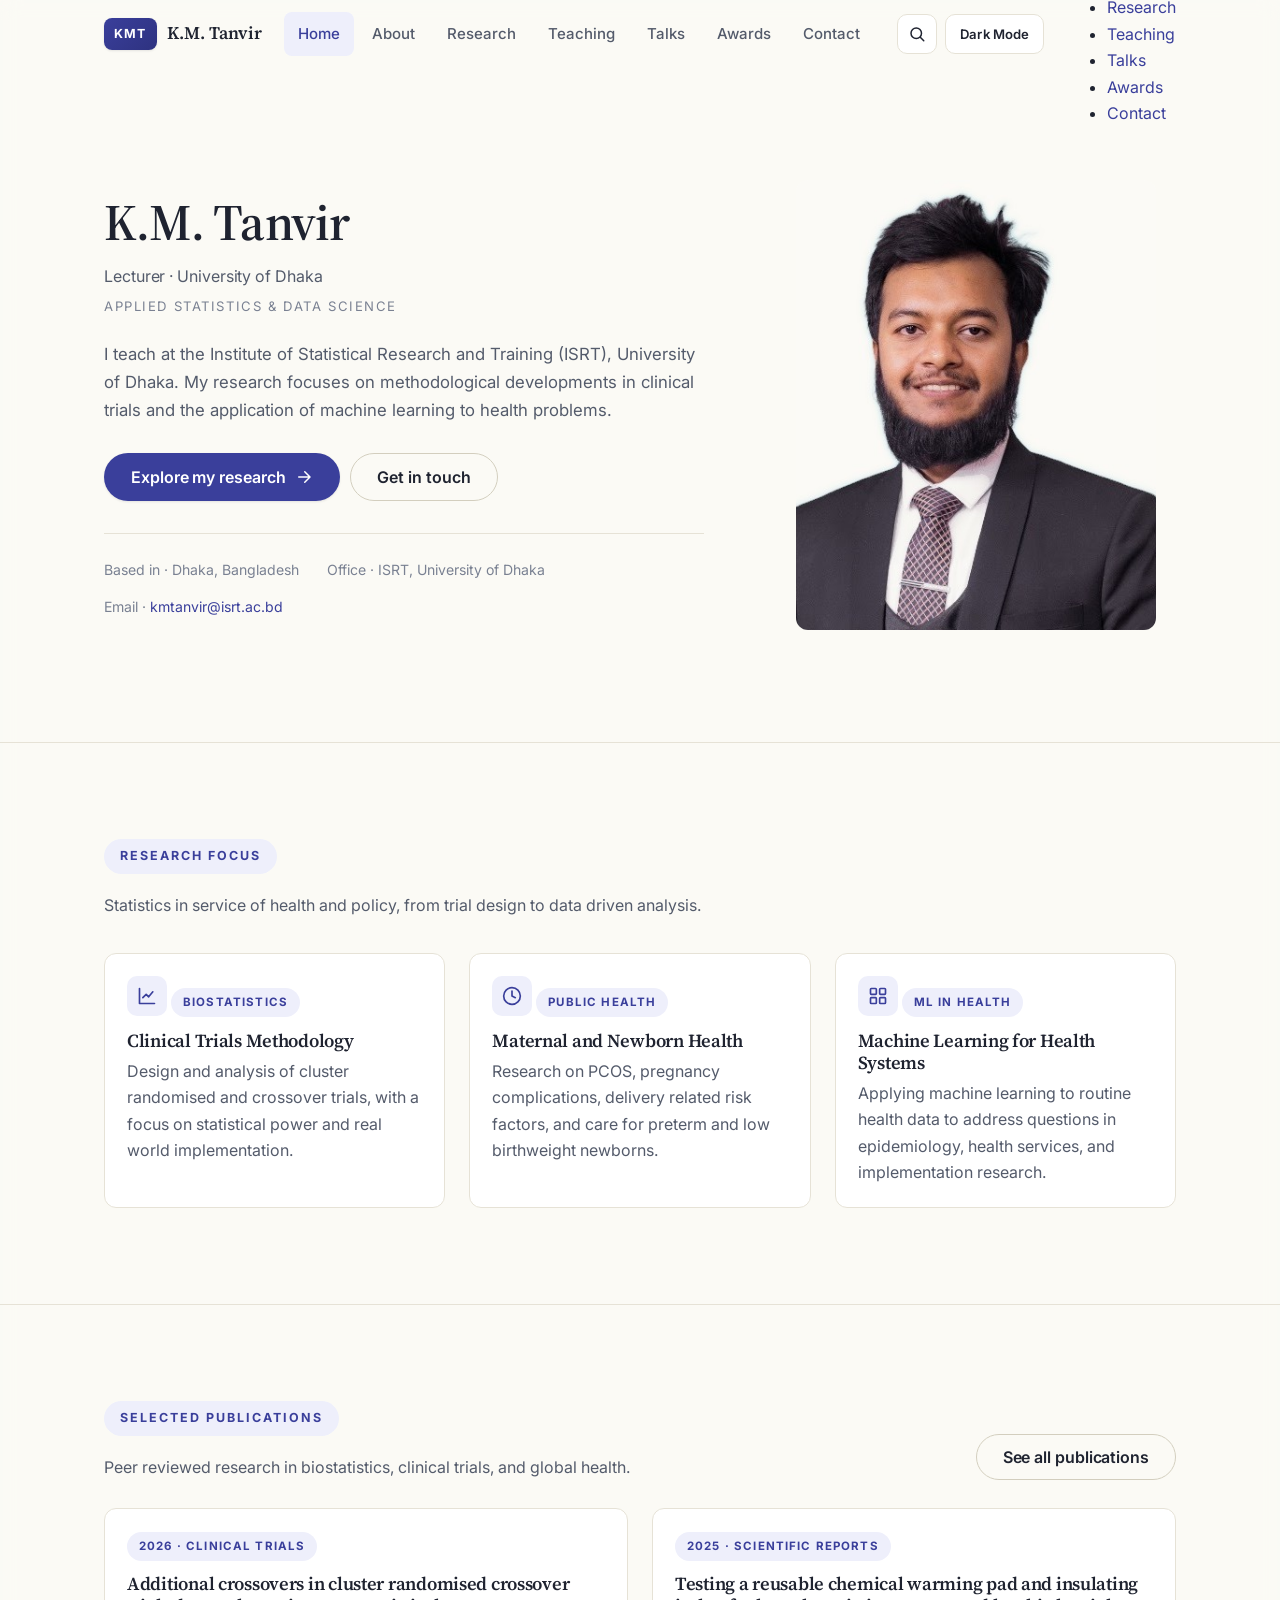
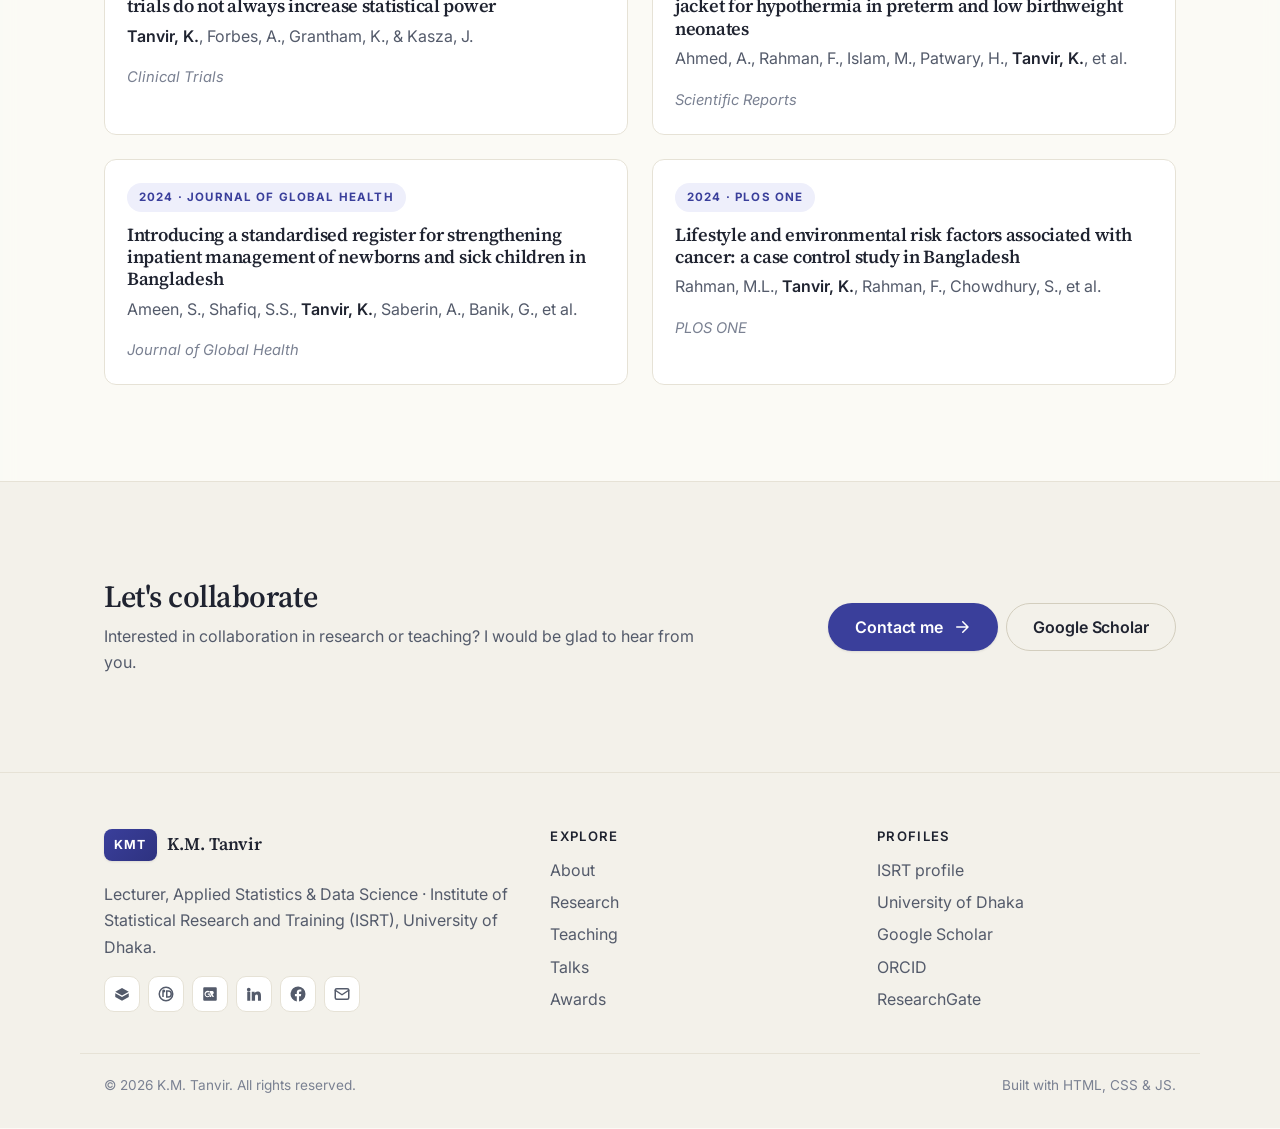
==== index.html @ 2de1d87c "Update 2" ====
<!doctype html>
<html lang="en">
<head>
  <meta charset="utf-8">
  <meta name="viewport" content="width=device-width, initial-scale=1">
  <title>K.M. Tanvir — Lecturer, Applied Statistics & Data Science, University of Dhaka</title>
  <meta name="description" content="K.M. Tanvir is a Lecturer in Applied Statistics and Data Science at the University of Dhaka. Research in biostatistics, clinical trials, machine learning in health, and maternal & newborn health.">
  <link rel="icon" type="image/svg+xml" href="assets/favicon.svg">
  <link rel="preconnect" href="https://fonts.googleapis.com">
  <link rel="preconnect" href="https://fonts.gstatic.com" crossorigin>
  <link href="https://fonts.googleapis.com/css2?family=Inter:wght@400;500;600;700&family=Source+Serif+4:opsz,wght@8..60,400;8..60,500;8..60,600;8..60,700&family=JetBrains+Mono:wght@400;500&display=swap" rel="stylesheet">
  <link rel="stylesheet" href="css/styles.css">
</head>
<body>
  <!-- Navbar -->
  <header class="nav">
    <div class="container nav-inner">
      <a href="index.html" class="brand" aria-label="K.M. Tanvir — Home">
        <span class="brand-mark">KMT</span>
        <span>K.M. Tanvir</span>
      </a>
      <nav aria-label="Primary">
        <ul class="nav-links">
          <li><a href="index.html">Home</a></li>
          <li><a href="about.html">About</a></li>
          <li><a href="research.html">Research</a></li>
          <li><a href="teaching.html">Teaching</a></li>
          <li><a href="talks.html">Talks</a></li>
          <li><a href="awards.html">Awards</a></li>
          <li><a href="contact.html">Contact</a></li>
        </ul>
      </nav>
      <div class="nav-tools">
        <button class="icon-btn" data-search-open aria-label="Search" title="Search (Ctrl/Cmd + K)">
          <svg viewBox="0 0 24 24" fill="none" stroke="currentColor" stroke-width="2" stroke-linecap="round" stroke-linejoin="round"><circle cx="11" cy="11" r="7"/><path d="M21 21l-4.3-4.3"/></svg>
        </button>
        <button class="mode-toggle" data-theme-toggle aria-label="Toggle theme" aria-pressed="false" title="Toggle theme">
          <span class="mode-label-dark">Dark Mode</span>
          <span class="mode-label-light" style="display:none">Light Mode</span>
        </button>
    </div>
    <nav aria-label="Mobile">
      <ul>
        <li><a href="index.html">Home</a></li>
        <li><a href="about.html">About</a></li>
        <li><a href="research.html">Research</a></li>
        <li><a href="teaching.html">Teaching</a></li>
        <li><a href="talks.html">Talks</a></li>
        <li><a href="awards.html">Awards</a></li>
        <li><a href="contact.html">Contact</a></li>
      </ul>
    </nav>
  </div>

  <!-- Hero -->
  <section class="hero">
    <div class="container hero-inner">
      <div class="reveal">
        <h1 class="hero-title">K.M. Tanvir</h1>
        <p class="hero-role">Lecturer · University of Dhaka</p>
        <p class="hero-field">Applied Statistics &amp; Data Science</p>
        <p class="hero-lead">
          I teach at the Institute of Statistical Research and Training (ISRT), University of Dhaka. My research focuses on methodological developments in clinical trials and the application of machine learning to health problems.
        </p>
        <div class="hero-ctas">
          <a class="btn btn-primary" href="research.html">Explore my research
            <svg viewBox="0 0 24 24" fill="none" stroke="currentColor" stroke-width="2" stroke-linecap="round" stroke-linejoin="round"><path d="M5 12h14M13 5l7 7-7 7"/></svg>
          </a>
          <a class="btn btn-outline" href="contact.html">Get in touch</a>
        </div>
        <div class="hero-meta">
          <span>Based in · Dhaka, Bangladesh</span>
          <span>Office · ISRT, University of Dhaka</span>
          <span>Email · <a href="mailto:kmtanvir@isrt.ac.bd">kmtanvir@isrt.ac.bd</a></span>
        </div>
      </div>
      <aside class="reveal" aria-label="Portrait">
        <div class="profile-card">
          <div class="profile-photo">
            <img src="assets/profile.jpg" alt="Portrait of K.M. Tanvir" onerror="this.style.display='none'; this.parentNode.querySelector('.placeholder').style.display='flex';">
            <span class="placeholder" style="display:none">KMT</span>
          </div>
        </div>
      </aside>
    </div>
  </section>

  <!-- Research focus -->
  <section id="focus">
    <div class="container">
      <div class="reveal" style="max-width:64ch">
        <span class="eyebrow">Research Focus</span>
        <p class="section-lead" style="margin-bottom:2.2rem">Statistics in service of health and policy, from trial design to data driven analysis.</p>
      </div>
      <div class="grid cols-3">
        <article class="card reveal">
          <div class="card-icon" aria-hidden="true"><svg viewBox="0 0 24 24" fill="none" stroke="currentColor" stroke-width="2" stroke-linecap="round" stroke-linejoin="round"><path d="M3 3v18h18"/><path d="M7 14l4-4 3 3 5-6"/></svg></div>
          <span class="tag">Biostatistics</span>
          <h3>Clinical Trials Methodology</h3>
          <p>Design and analysis of cluster randomised and crossover trials, with a focus on statistical power and real world implementation.</p>
        </article>
        <article class="card reveal">
          <div class="card-icon" aria-hidden="true"><svg viewBox="0 0 24 24" fill="none" stroke="currentColor" stroke-width="2" stroke-linecap="round" stroke-linejoin="round"><circle cx="12" cy="12" r="10"/><path d="M12 6v6l4 2"/></svg></div>
          <span class="tag">Public Health</span>
          <h3>Maternal and Newborn Health</h3>
          <p>Research on PCOS, pregnancy complications, delivery related risk factors, and care for preterm and low birthweight newborns.</p>
        </article>
        <article class="card reveal">
          <div class="card-icon" aria-hidden="true"><svg viewBox="0 0 24 24" fill="none" stroke="currentColor" stroke-width="2" stroke-linecap="round" stroke-linejoin="round"><rect x="3" y="3" width="7" height="7" rx="1"/><rect x="14" y="3" width="7" height="7" rx="1"/><rect x="3" y="14" width="7" height="7" rx="1"/><rect x="14" y="14" width="7" height="7" rx="1"/></svg></div>
          <span class="tag">ML in Health</span>
          <h3>Machine Learning for Health Systems</h3>
          <p>Applying machine learning to routine health data to address questions in epidemiology, health services, and implementation research.</p>
        </article>
      </div>
    </div>
  </section>

  <!-- Selected publications preview -->
  <section id="pubs-preview">
    <div class="container">
      <div class="reveal" style="display:flex;justify-content:space-between;align-items:flex-end;flex-wrap:wrap;gap:12px;">
        <div style="max-width:58ch">
          <span class="eyebrow">Selected Publications</span>
          <p class="section-lead" style="margin-bottom:0">Peer reviewed research in biostatistics, clinical trials, and global health.</p>
        </div>
        <a class="btn btn-outline" href="publications.html">See all publications</a>
      </div>
      <div class="grid cols-2" style="margin-top:28px">
        <a class="card reveal" href="https://doi.org/10.1177/17407745261431140" target="_blank" rel="noopener">
          <span class="tag">2026 · Clinical Trials</span>
          <h3>Additional crossovers in cluster randomised crossover trials do not always increase statistical power</h3>
          <p><span class="me">Tanvir, K.</span>, Forbes, A., Grantham, K., &amp; Kasza, J.</p>
          <p class="journal">Clinical Trials</p>
        </a>
        <a class="card reveal" href="https://doi.org/10.1038/s41598-025-96275-1" target="_blank" rel="noopener">
          <span class="tag">2025 · Scientific Reports</span>
          <h3>Testing a reusable chemical warming pad and insulating jacket for hypothermia in preterm and low birthweight neonates</h3>
          <p>Ahmed, A., Rahman, F., Islam, M., Patwary, H., <span class="me">Tanvir, K.</span>, et al.</p>
          <p class="journal">Scientific Reports</p>
        </a>
        <a class="card reveal" href="https://doi.org/10.7189/jogh.14.04086" target="_blank" rel="noopener">
          <span class="tag">2024 · Journal of Global Health</span>
          <h3>Introducing a standardised register for strengthening inpatient management of newborns and sick children in Bangladesh</h3>
          <p>Ameen, S., Shafiq, S.S., <span class="me">Tanvir, K.</span>, Saberin, A., Banik, G., et al.</p>
          <p class="journal">Journal of Global Health</p>
        </a>
        <a class="card reveal" href="https://doi.org/10.1371/journal.pone.0328745" target="_blank" rel="noopener">
          <span class="tag">2024 · PLOS ONE</span>
          <h3>Lifestyle and environmental risk factors associated with cancer: a case control study in Bangladesh</h3>
          <p>Rahman, M.L., <span class="me">Tanvir, K.</span>, Rahman, F., Chowdhury, S., et al.</p>
          <p class="journal">PLOS ONE</p>
        </a>
      </div>
    </div>
  </section>

  <!-- CTA footer band -->
  <section id="cta" style="background:var(--bg-muted);border-top:1px solid var(--border)">
    <div class="container reveal" style="display:flex;justify-content:space-between;gap:24px;align-items:center;flex-wrap:wrap;">
      <div>
        <h2 style="margin-bottom:8px">Let's collaborate</h2>
        <p style="margin:0;color:var(--text-muted);max-width:60ch">Interested in collaboration in research or teaching? I would be glad to hear from you.</p>
      </div>
      <div class="flex gap-2" style="flex-wrap:wrap">
        <a class="btn btn-primary" href="contact.html">
          Contact me
          <svg viewBox="0 0 24 24" fill="none" stroke="currentColor" stroke-width="2" stroke-linecap="round" stroke-linejoin="round"><path d="M5 12h14M13 5l7 7-7 7"/></svg>
        </a>
        <a class="btn btn-outline" href="https://scholar.google.com/citations?user=BQIZmwIAAAAJ&hl=en" target="_blank" rel="noopener">Google Scholar</a>
      </div>
    </div>
  </section>

  <!-- Footer -->
  <footer class="footer">
    <div class="container footer-inner">
      <div>
        <span class="brand" style="margin-bottom:10px"><span class="brand-mark">KMT</span> K.M. Tanvir</span>
        <p style="max-width:48ch;margin-top:10px">Lecturer, Applied Statistics &amp; Data Science · Institute of Statistical Research and Training (ISRT), University of Dhaka.</p>
        <div class="social-row" aria-label="Social links">
          <a href="https://scholar.google.com/citations?user=BQIZmwIAAAAJ&hl=en" target="_blank" rel="noopener" aria-label="Google Scholar"><svg viewBox="0 0 24 24" fill="currentColor"><path d="M12 14l9-5-9-5-9 5 9 5zm0 2L3 11v5l9 5 9-5v-5l-9 5z"/></svg></a>
          <a href="https://orcid.org/0000-0002-6106-2905" target="_blank" rel="noopener" aria-label="ORCID"><svg viewBox="0 0 24 24" fill="none" stroke="currentColor" stroke-width="2"><circle cx="12" cy="12" r="9"/><path d="M8 8v8M8 8a1 1 0 1 0 0-.001M13 8h2a4 4 0 0 1 0 8h-2V8z"/></svg></a>
          <a href="https://www.researchgate.net/profile/Km-Tanvir" target="_blank" rel="noopener" aria-label="ResearchGate"><svg viewBox="0 0 24 24" fill="currentColor"><path d="M19.6 3H4.4A1.4 1.4 0 0 0 3 4.4v15.2A1.4 1.4 0 0 0 4.4 21h15.2a1.4 1.4 0 0 0 1.4-1.4V4.4A1.4 1.4 0 0 0 19.6 3zM9 16.2c-2.4 0-4.3-1.9-4.3-4.2S6.6 7.8 9 7.8c1.2 0 2.2.4 3 1.1l-1.2 1.2a2.7 2.7 0 0 0-1.8-.6c-1.6 0-2.8 1.2-2.8 2.7s1.2 2.7 2.8 2.7c1.4 0 2.3-.8 2.5-1.9H9v-1.6h4a5 5 0 0 1-4 4.8zM17.3 16h-1.9l-1.5-2.2h-.3V16h-1.7V8.1h2.5c1.7 0 2.6.8 2.6 2.2 0 1-.6 1.8-1.6 2l1.9 3.7z"/></svg></a>
          <a href="https://www.linkedin.com/in/k-m-tanvir-16aa88148/" target="_blank" rel="noopener" aria-label="LinkedIn"><svg viewBox="0 0 24 24" fill="currentColor"><path d="M4.98 3.5a2.5 2.5 0 1 1 0 5 2.5 2.5 0 0 1 0-5zM3 9h4v12H3zM9 9h3.8v1.7h.1c.5-1 1.8-2 3.7-2 4 0 4.7 2.6 4.7 5.9V21h-4v-5.3c0-1.3 0-3-1.8-3s-2.1 1.4-2.1 2.9V21H9z"/></svg></a>
          <a href="https://www.facebook.com/tanvir067" target="_blank" rel="noopener" aria-label="Facebook"><svg viewBox="0 0 24 24" fill="currentColor"><path d="M22 12a10 10 0 1 0-11.6 9.9v-7H7.9V12h2.5V9.8c0-2.5 1.5-3.9 3.8-3.9 1.1 0 2.2.2 2.2.2v2.5h-1.3c-1.3 0-1.7.8-1.7 1.6V12h2.9l-.5 2.9h-2.4v7A10 10 0 0 0 22 12z"/></svg></a>
          <a href="mailto:kmtanvir@isrt.ac.bd" aria-label="Email"><svg viewBox="0 0 24 24" fill="none" stroke="currentColor" stroke-width="2" stroke-linecap="round" stroke-linejoin="round"><rect x="3" y="5" width="18" height="14" rx="2"/><path d="M3 7l9 6 9-6"/></svg></a>
        </div>
      </div>
      <div>
        <h4>Explore</h4>
        <ul>
          <li><a href="about.html">About</a></li>
          <li><a href="research.html">Research</a></li>
          <li><a href="teaching.html">Teaching</a></li>
          <li><a href="talks.html">Talks</a></li>
          <li><a href="awards.html">Awards</a></li>
        </ul>
      </div>
      <div>
        <h4>Profiles</h4>
        <ul>
          <li><a href="https://isrt.ac.bd/people/tanvir/" target="_blank" rel="noopener">ISRT profile</a></li>
          <li><a href="https://www.du.ac.bd/faculty/faculty_details/ISR/63177" target="_blank" rel="noopener">University of Dhaka</a></li>
          <li><a href="https://scholar.google.com/citations?user=BQIZmwIAAAAJ&hl=en" target="_blank" rel="noopener">Google Scholar</a></li>
          <li><a href="https://orcid.org/0000-0002-6106-2905" target="_blank" rel="noopener">ORCID</a></li>
          <li><a href="https://www.researchgate.net/profile/Km-Tanvir" target="_blank" rel="noopener">ResearchGate</a></li>
        </ul>
      </div>
    </div>
    <div class="container footer-bottom">
      <span>© <span data-year>2026</span> K.M. Tanvir. All rights reserved.</span>
      <span>Built with HTML, CSS &amp; JS.</span>
    </div>
  </footer>

  <script src="js/main.js"></script>
</body>
</html>
---- css/styles.css ----
/* =========================================================
   K.M. Tanvir — Personal Academic Site
   Design tokens + base + components + page styles
   ========================================================= */

:root {
  /* Palette — Deep Indigo & Slate (light) */
  --bg:          #FBFAF6;
  --bg-elev:    #FFFFFF;
  --bg-muted:   #F3F1EA;
  --text:       #1F2330;
  --text-muted: #545B6B;
  --text-soft:  #7A8192;
  --border:     #E6E2D6;
  --border-strong: #D3CEBE;
  --primary:    #3A3F9B;
  --primary-600:#2E3280;
  --primary-50: #EEEFFB;
  --accent:     #B88A3A;   /* warm amber for subtle highlights */
  --success:    #2F7D5B;
  --shadow-sm:  0 1px 2px rgba(20, 22, 36, .04), 0 1px 3px rgba(20, 22, 36, .06);
  --shadow-md:  0 6px 18px rgba(20, 22, 36, .06), 0 2px 6px rgba(20, 22, 36, .04);
  --shadow-lg:  0 20px 50px rgba(20, 22, 36, .08);

  /* Type */
  --font-sans:  'Inter', -apple-system, BlinkMacSystemFont, 'Segoe UI', Roboto, Helvetica, Arial, sans-serif;
  --font-serif: 'Source Serif 4', 'Source Serif Pro', Georgia, 'Times New Roman', serif;

  /* Spacing / radius */
  --radius-sm: 8px;
  --radius:    12px;
  --radius-lg: 20px;
  --container: 1120px;

  /* Motion */
  --ease: cubic-bezier(.2,.7,.2,1);
}

[data-theme="dark"] {
  --bg:          #0F1220;
  --bg-elev:    #161A2E;
  --bg-muted:   #1B2038;
  --text:       #E7E9F2;
  --text-muted: #A9AFC2;
  --text-soft:  #7B8295;
  --border:     #262C48;
  --border-strong: #343B5C;
  --primary:    #8B90FF;
  --primary-600:#A5A8FF;
  --primary-50: #1D2143;
  --accent:     #E3B15A;
  --shadow-sm:  0 1px 2px rgba(0,0,0,.4), 0 1px 3px rgba(0,0,0,.5);
  --shadow-md:  0 6px 18px rgba(0,0,0,.45), 0 2px 6px rgba(0,0,0,.35);
  --shadow-lg:  0 20px 50px rgba(0,0,0,.55);
}

/* =========================================================
   Reset / base
   ========================================================= */

*, *::before, *::after { box-sizing: border-box; }
html { scroll-behavior: smooth; -webkit-text-size-adjust: 100%; }
body {
  margin: 0;
  font-family: var(--font-sans);
  font-size: 16px;
  line-height: 1.65;
  color: var(--text);
  background: var(--bg);
  -webkit-font-smoothing: antialiased;
  -moz-osx-font-smoothing: grayscale;
  transition: background-color .3s var(--ease), color .3s var(--ease);
}

img { max-width: 100%; display: block; }
a { color: var(--primary); text-decoration: none; transition: color .2s var(--ease); }
a:hover { color: var(--primary-600); }
:focus-visible { outline: 2px solid var(--primary); outline-offset: 3px; border-radius: 4px; }

h1, h2, h3, h4 {
  font-family: var(--font-serif);
  color: var(--text);
  letter-spacing: -0.015em;
  line-height: 1.2;
  margin: 0 0 .5em;
}
h1 { font-size: clamp(2.2rem, 4.2vw, 3.2rem); font-weight: 600; }
h2 { font-size: clamp(1.6rem, 2.4vw, 2rem); font-weight: 600; }
h3 { font-size: 1.15rem; font-weight: 600; }
h4 { font-weight: 600; }
p  { margin: 0 0 1rem; color: var(--text-muted); }

/* Keep body text clean — no mid-paragraph bolding */
strong, b { font-weight: 400; color: inherit; }

small { color: var(--text-soft); }

/* =========================================================
   Layout helpers
   ========================================================= */

.container { max-width: var(--container); padding: 0 24px; margin: 0 auto; }

section { padding: clamp(56px, 8vw, 96px) 0; }
section + section { border-top: 1px solid var(--border); }

.eyebrow {
  display: inline-block;
  font-family: var(--font-sans);
  font-size: .78rem;
  font-weight: 700;
  letter-spacing: .16em;
  text-transform: uppercase;
  color: var(--primary);
  background: var(--primary-50);
  padding: 7px 16px;
  border-radius: 999px;
  margin-bottom: 18px;
}

.section-title { margin-bottom: 8px; }
.section-lead  { color: var(--text-muted); max-width: 64ch; margin-bottom: 2.2rem; }

.grid { display: grid; gap: 24px; }
.grid.cols-2 { grid-template-columns: 1fr; }
.grid.cols-3 { grid-template-columns: 1fr; }
@media (min-width: 720px) {
  .grid.cols-2 { grid-template-columns: repeat(2, 1fr); }
}
@media (min-width: 960px) {
  .grid.cols-3 { grid-template-columns: repeat(3, 1fr); }
}

/* =========================================================
   Navbar
   ========================================================= */

.nav {
  position: sticky; top: 0; z-index: 40;
  background: color-mix(in srgb, var(--bg) 82%, transparent);
  backdrop-filter: saturate(140%) blur(10px);
  -webkit-backdrop-filter: saturate(140%) blur(10px);
  border-bottom: 1px solid transparent;
  transition: border-color .3s var(--ease), background-color .3s var(--ease);
}
.nav.scrolled { border-bottom-color: var(--border); }
.nav-inner {
  display: flex; align-items: center; justify-content: space-between;
  height: 68px;
}
.brand {
  display: inline-flex; align-items: center; gap: 10px;
  font-family: var(--font-serif); font-size: 1.1rem; font-weight: 600;
  color: var(--text);
}
.brand:hover { color: var(--text); }
.brand-mark {
  min-width: 44px; height: 32px; padding: 0 10px; border-radius: 8px;
  display: inline-flex; align-items: center; justify-content: center;
  background: linear-gradient(135deg, var(--primary), var(--primary-600));
  color: #fff; font-family: var(--font-sans); font-weight: 700; font-size: .78rem;
  letter-spacing: .1em;
  box-shadow: var(--shadow-sm);
}
.nav-links {
  display: none; gap: 4px; align-items: center;
  list-style: none; padding: 0; margin: 0;
}
.nav-links a {
  display: inline-block;
  padding: 10px 14px;
  color: var(--text-muted);
  font-size: .94rem;
  font-weight: 500;
  border-radius: var(--radius-sm);
}
.nav-links a:hover { color: var(--text); background: var(--bg-muted); }
.nav-links a.active { color: var(--primary); background: var(--primary-50); }

.nav-tools { display: flex; align-items: center; gap: 8px; }
.icon-btn {
  width: 40px; height: 40px; border-radius: 10px;
  border: 1px solid var(--border);
  background: var(--bg-elev); color: var(--text);
  display: inline-flex; align-items: center; justify-content: center;
  cursor: pointer; transition: transform .2s var(--ease), background .2s var(--ease), border-color .2s var(--ease);
}
.icon-btn:hover { background: var(--bg-muted); border-color: var(--border-strong); }
.icon-btn:active { transform: scale(.96); }
.icon-btn svg { width: 18px; height: 18px; }

/* Text-label theme toggle */
.mode-toggle {
  width: auto;
  height: 40px;
  padding: 0 14px;
  border-radius: 10px;
  border: 1px solid var(--border);
  background: var(--bg-elev);
  color: var(--text);
  font: 600 .82rem var(--font-sans);
  letter-spacing: .01em;
  cursor: pointer;
  display: inline-flex; align-items: center; gap: 6px;
  transition: transform .2s var(--ease), background .2s var(--ease), border-color .2s var(--ease), color .2s var(--ease);
}
.mode-toggle:hover {
  background: var(--primary-50);
  border-color: var(--primary);
  color: var(--primary);
}
.mode-toggle:active { transform: scale(.96); }
.mode-toggle .mode-label-light,
.mode-toggle .mode-label-dark { white-space: nowrap; }

.menu-btn { display: inline-flex; }
@media (min-width: 880px) {
  .nav-links { display: flex; }
  .menu-btn { display: none; }
}

/* Mobile drawer */
.drawer {
  position: fixed; inset: 0; z-index: 60;
  background: color-mix(in srgb, var(--bg) 96%, transparent);
  padding: 24px;
  transform: translateY(-100%);
  transition: transform .35s var(--ease);
  display: flex; flex-direction: column;
}
.drawer.open { transform: translateY(0); }
.drawer-top { display: flex; justify-content: space-between; align-items: center; margin-bottom: 32px; }
.drawer nav ul { list-style: none; padding: 0; margin: 0; display: flex; flex-direction: column; gap: 4px; }
.drawer nav a {
  display: block; padding: 16px 8px;
  font-family: var(--font-serif); font-size: 1.6rem; color: var(--text);
  border-bottom: 1px solid var(--border);
}
.drawer nav a:hover { color: var(--primary); }

/* =========================================================
   Buttons
   ========================================================= */

.btn {
  display: inline-flex; align-items: center; gap: 10px;
  padding: 14px 26px;
  font: 600 1rem/1 var(--font-sans);
  border-radius: 999px;
  border: 1px solid transparent;
  cursor: pointer;
  transition: transform .2s var(--ease), background .2s var(--ease), border-color .2s var(--ease), color .2s var(--ease), box-shadow .2s var(--ease);
  white-space: nowrap;
  letter-spacing: -0.005em;
}
.btn svg { width: 18px; height: 18px; }
.btn-primary {
  background: var(--primary); color: #fff;
  box-shadow: var(--shadow-sm);
}
.btn-primary:hover { background: var(--primary-600); color: #fff; transform: translateY(-1px); box-shadow: var(--shadow-md); }
.btn-outline {
  background: transparent; color: var(--text);
  border-color: var(--border-strong);
}
.btn-outline:hover { background: var(--bg-muted); border-color: var(--text-muted); color: var(--text); }
.btn-ghost {
  background: transparent; color: var(--primary);
}
.btn-ghost:hover { background: var(--primary-50); color: var(--primary); }

/* =========================================================
   Hero
   ========================================================= */

.hero {
  padding-top: clamp(64px, 9vw, 112px);
  padding-bottom: clamp(64px, 9vw, 112px);
  position: relative;
}
.hero-inner {
  position: relative; z-index: 1;
  display: grid; grid-template-columns: 1fr; gap: 48px; align-items: center;
}
@media (min-width: 960px) {
  .hero-inner { grid-template-columns: 1.2fr .8fr; gap: 72px; }
}
.hero-title { margin: 0 0 10px; }
.hero-role {
  font-family: var(--font-sans);
  font-size: 1rem;
  color: var(--text-muted);
  margin: 0 0 6px;
  letter-spacing: -0.005em;
}
.hero-field {
  font-family: var(--font-sans);
  font-size: .82rem;
  letter-spacing: .12em;
  text-transform: uppercase;
  color: var(--text-soft);
  margin: 0 0 24px;
}
.hero-lead { font-size: 1.05rem; max-width: 54ch; margin: 20px 0 28px; color: var(--text-muted); }
.hero-ctas { display: flex; gap: 10px; flex-wrap: wrap; }

.hero-meta {
  display: flex; flex-wrap: wrap; gap: 14px 28px;
  margin-top: 32px; padding-top: 24px; border-top: 1px solid var(--border);
  color: var(--text-soft); font-size: .88rem;
}
.hero-meta strong { color: var(--text); font-weight: 600; }

/* Photo — clean, minimal, professional */
.profile-card {
  position: relative;
  max-width: 360px;
  margin-left: auto;
  margin-right: auto;
}
.profile-photo {
  width: 100%; aspect-ratio: 4/5;
  border-radius: var(--radius);
  overflow: hidden;
  background: transparent;
}
.profile-photo img { width: 100%; height: 100%; object-fit: cover; display: block; }

/* In dark mode, put a soft backdrop behind the ivory-cut-out portrait */
[data-theme="dark"] .profile-photo {
  background: var(--bg-elev);
  border: 1px solid var(--border);
}
.profile-photo .placeholder {
  width: 100%; height: 100%;
  display: flex; align-items: center; justify-content: center;
  font-family: var(--font-serif); font-size: 3.2rem; color: var(--text-soft);
}

/* =========================================================
   Cards
   ========================================================= */

.card {
  background: var(--bg-elev);
  border: 1px solid var(--border);
  border-radius: var(--radius);
  padding: 22px;
  transition: transform .25s var(--ease), box-shadow .25s var(--ease), border-color .25s var(--ease);
}
.card:hover { transform: translateY(-2px); box-shadow: var(--shadow-md); border-color: var(--border-strong); }
.card h3 { font-family: var(--font-serif); font-size: 1.15rem; font-weight: 600; margin-bottom: .3em; color: var(--text); }
.card p:last-child { margin-bottom: 0; }
.card .tag {
  display: inline-block; font-size: .72rem; font-weight: 700; letter-spacing: .1em; text-transform: uppercase;
  color: var(--primary); background: var(--primary-50); padding: 5px 12px; border-radius: 999px;
  margin-bottom: 12px;
}

/* Clickable publication card */
a.card {
  color: inherit; text-decoration: none; display: block;
}
a.card:hover h3 { color: var(--primary); }

/* Author name emphasis — only the author's own surname in author lists */
.me { color: var(--text); font-weight: 600; }

/* Journal name */
.journal { font-style: italic; color: var(--text-soft); font-size: .92rem; margin: 4px 0 0; }

/* Icon inside card */
.card-icon {
  width: 40px; height: 40px; border-radius: 10px;
  background: var(--primary-50); color: var(--primary);
  display: inline-flex; align-items: center; justify-content: center;
  margin-bottom: 14px;
}
.card-icon svg { width: 20px; height: 20px; }

/* =========================================================
   Timeline
   ========================================================= */

.timeline { position: relative; padding-left: 28px; border-left: 2px solid var(--border); }
.timeline-item { position: relative; padding: 4px 0 28px; }
.timeline-item:last-child { padding-bottom: 0; }
.timeline-item::before {
  content: ""; position: absolute; left: -35px; top: 10px;
  width: 14px; height: 14px; border-radius: 50%;
  background: var(--bg); border: 3px solid var(--primary);
}
.timeline-item .when {
  display: inline-block; font-size: .78rem; font-weight: 600; letter-spacing: .08em; text-transform: uppercase;
  color: var(--primary); margin-bottom: 6px;
}
.timeline-item h3 { font-size: 1.1rem; margin-bottom: 4px; }
.timeline-item .where { color: var(--text-soft); font-size: .9rem; margin-bottom: 8px; }
.timeline-item p { margin: 0; }

/* =========================================================
   Publications list
   ========================================================= */

.pub-toolbar {
  display: flex; flex-wrap: wrap; gap: 10px; align-items: center;
  margin-bottom: 28px;
}
.pub-search {
  flex: 1; min-width: 220px;
  padding: 12px 16px; border-radius: 999px;
  border: 1px solid var(--border);
  background: var(--bg-elev); color: var(--text);
  font: 400 .95rem var(--font-sans);
}
.pub-search:focus { outline: none; border-color: var(--primary); box-shadow: 0 0 0 3px var(--primary-50); }

.chip-row { display: flex; gap: 8px; flex-wrap: wrap; }
.chip {
  padding: 8px 14px; border-radius: 999px;
  background: transparent; border: 1px solid var(--border);
  color: var(--text-muted); font-size: .85rem; font-weight: 500; cursor: pointer;
  transition: all .2s var(--ease);
}
.chip:hover { border-color: var(--text-muted); color: var(--text); }
.chip.active { background: var(--primary); border-color: var(--primary); color: #fff; }

.pub-year-group { margin-bottom: 36px; }
.pub-year-group h3 {
  font-family: var(--font-serif); font-size: 1.6rem;
  color: var(--primary); margin-bottom: 14px;
  padding-bottom: 8px; border-bottom: 1px solid var(--border);
}
.pub {
  display: grid; grid-template-columns: 1fr; gap: 6px;
  padding: 18px 0; border-bottom: 1px solid var(--border);
}
.pub:last-child { border-bottom: none; }
.pub-title { font-family: var(--font-serif); font-size: 1.08rem; color: var(--text); }
.pub-authors { color: var(--text-muted); font-size: .93rem; }
.pub-authors .me { color: var(--text); font-weight: 600; }
.pub-venue { color: var(--text-soft); font-size: .88rem; font-style: italic; }
.pub-actions { display: flex; gap: 8px; flex-wrap: wrap; margin-top: 6px; }
.pub-actions a {
  display: inline-flex; align-items: center; gap: 6px;
  font-size: .82rem; font-weight: 500;
  padding: 6px 12px; border: 1px solid var(--border); border-radius: 999px;
  color: var(--text-muted);
}
.pub-actions a:hover { color: var(--primary); border-color: var(--primary); background: var(--primary-50); }

/* =========================================================
   Teaching
   ========================================================= */

.course {
  background: var(--bg-elev);
  border: 1px solid var(--border);
  border-radius: var(--radius);
  padding: 26px;
  display: grid; gap: 12px;
  transition: transform .25s var(--ease), box-shadow .25s var(--ease);
}
.course:hover { transform: translateY(-2px); box-shadow: var(--shadow-md); }
.course-meta { display: flex; justify-content: space-between; align-items: center; gap: 12px; flex-wrap: wrap; }
.course-code { font-family: 'JetBrains Mono', 'SF Mono', Menlo, monospace; font-size: .82rem; color: var(--primary); }
.course-semester { font-size: .78rem; color: var(--text-soft); letter-spacing: .06em; text-transform: uppercase; }
.course h3 { font-size: 1.25rem; margin: 0; }
.course p { margin: 0; font-size: .95rem; }
.course-footer {
  margin-top: 8px; display: flex; gap: 10px; flex-wrap: wrap;
}
.pill {
  font-size: .78rem; padding: 5px 10px; border-radius: 999px;
  background: var(--bg-muted); color: var(--text-muted);
}

/* =========================================================
   Awards
   ========================================================= */

.award {
  display: grid; grid-template-columns: 48px 1fr; gap: 18px;
  padding: 20px 0; border-bottom: 1px solid var(--border);
}
.award:last-child { border-bottom: none; }
.award-medal {
  width: 48px; height: 48px; border-radius: 50%;
  background: linear-gradient(135deg, var(--accent), #D4B067);
  color: #fff; display: inline-flex; align-items: center; justify-content: center;
  font-family: var(--font-serif); font-weight: 600; font-size: 1.2rem;
  box-shadow: var(--shadow-sm);
}
.award-body h3 { font-size: 1.08rem; margin-bottom: 4px; }
.award-body .year { color: var(--text-soft); font-size: .85rem; letter-spacing: .06em; text-transform: uppercase; margin-bottom: 8px; display: inline-block; }
.award-body p { margin: 0; }

/* =========================================================
   Contact
   ========================================================= */

.contact-grid {
  display: grid; grid-template-columns: 1fr; gap: 28px;
}
@media (min-width: 880px) { .contact-grid { grid-template-columns: 1fr 1.2fr; } }
.contact-card {
  background: var(--bg-elev); border: 1px solid var(--border);
  border-radius: var(--radius); padding: 28px;
}
.contact-card h3 { font-size: 1.1rem; margin-bottom: 6px; }
.contact-card .channel {
  display: flex; align-items: center; gap: 12px;
  padding: 12px 0; border-top: 1px solid var(--border);
  color: var(--text);
}
.contact-card .channel:first-of-type { border-top: none; }
.contact-card .channel .label { font-size: .78rem; color: var(--text-soft); letter-spacing: .08em; text-transform: uppercase; display: block; margin-bottom: 2px; }
.contact-card .channel .value { font-size: .95rem; color: var(--text); }
.contact-card .channel a { color: var(--text); }
.contact-card .channel a:hover { color: var(--primary); }
.contact-card .channel-icon {
  width: 36px; height: 36px; border-radius: 10px;
  background: var(--primary-50); color: var(--primary);
  display: inline-flex; align-items: center; justify-content: center;
}
.contact-card .channel-icon svg { width: 18px; height: 18px; }

.form-field { display: flex; flex-direction: column; gap: 6px; margin-bottom: 16px; }
.form-field label { font-size: .85rem; color: var(--text-muted); font-weight: 500; }
.form-field input, .form-field textarea {
  padding: 12px 14px; border-radius: var(--radius-sm);
  border: 1px solid var(--border); background: var(--bg);
  color: var(--text); font: 400 .95rem var(--font-sans);
  transition: border .2s var(--ease), box-shadow .2s var(--ease);
}
.form-field input:focus, .form-field textarea:focus {
  outline: none; border-color: var(--primary); box-shadow: 0 0 0 3px var(--primary-50);
}

/* =========================================================
   Stats
   ========================================================= */

.stats { display: grid; grid-template-columns: repeat(2, 1fr); gap: 16px; }
@media (min-width: 720px) { .stats { grid-template-columns: repeat(4, 1fr); } }
.stat {
  background: var(--bg-elev); border: 1px solid var(--border);
  border-radius: var(--radius); padding: 22px; text-align: left;
}
.stat .num { font-family: var(--font-serif); font-size: 2rem; color: var(--primary); line-height: 1; }
.stat .lbl { font-size: .82rem; color: var(--text-soft); margin-top: 6px; letter-spacing: .06em; text-transform: uppercase; }

/* =========================================================
   Footer
   ========================================================= */

.footer {
  padding: 56px 0 32px;
  border-top: 1px solid var(--border);
  background: var(--bg-muted);
  color: var(--text-muted);
}
.footer-inner {
  display: grid; gap: 28px; grid-template-columns: 1fr;
}
@media (min-width: 720px) {
  .footer-inner { grid-template-columns: 1.4fr 1fr 1fr; }
}
.footer h4 { font-family: var(--font-sans); font-size: .82rem; text-transform: uppercase; letter-spacing: .1em; color: var(--text); margin-bottom: 12px; }
.footer ul { list-style: none; padding: 0; margin: 0; display: flex; flex-direction: column; gap: 6px; }
.footer a { color: var(--text-muted); }
.footer a:hover { color: var(--primary); }
.footer-bottom {
  margin-top: 40px; padding-top: 20px; border-top: 1px solid var(--border);
  display: flex; flex-wrap: wrap; gap: 10px; justify-content: space-between; align-items: center;
  color: var(--text-soft); font-size: .85rem;
}
.social-row { display: flex; gap: 8px; }
.social-row a {
  width: 36px; height: 36px; border-radius: 10px;
  display: inline-flex; align-items: center; justify-content: center;
  background: var(--bg-elev); border: 1px solid var(--border);
  color: var(--text-muted);
  transition: all .2s var(--ease);
}
.social-row a:hover { color: var(--primary); border-color: var(--primary); background: var(--primary-50); }
.social-row svg { width: 18px; height: 18px; }

/* =========================================================
   Search overlay
   ========================================================= */

.search-overlay {
  position: fixed; inset: 0; z-index: 80;
  background: color-mix(in srgb, var(--bg) 70%, transparent);
  backdrop-filter: blur(10px);
  -webkit-backdrop-filter: blur(10px);
  opacity: 0; pointer-events: none;
  transition: opacity .2s var(--ease);
  display: flex; align-items: flex-start; justify-content: center;
  padding-top: clamp(80px, 12vh, 140px);
}
.search-overlay.open { opacity: 1; pointer-events: auto; }
.search-panel {
  width: min(640px, 92vw);
  background: var(--bg-elev);
  border: 1px solid var(--border);
  border-radius: var(--radius-lg);
  box-shadow: var(--shadow-lg);
  overflow: hidden;
  transform: translateY(-8px);
  transition: transform .25s var(--ease);
}
.search-overlay.open .search-panel { transform: translateY(0); }
.search-input-row {
  display: flex; align-items: center; gap: 12px;
  padding: 16px 20px; border-bottom: 1px solid var(--border);
}
.search-input-row svg { width: 20px; height: 20px; color: var(--text-soft); flex-shrink: 0; }
.search-input {
  flex: 1; border: none; background: transparent; outline: none;
  font: 400 1.05rem var(--font-sans); color: var(--text);
  padding: 4px 0;
}
.search-input::placeholder { color: var(--text-soft); }
.search-close {
  display: inline-flex; align-items: center; gap: 6px;
  padding: 4px 10px; border-radius: 6px;
  background: var(--bg-muted); border: 1px solid var(--border);
  color: var(--text-soft); font-size: .75rem; font-weight: 500; font-family: var(--font-sans);
  cursor: pointer;
}
.search-close:hover { color: var(--text); }
.search-results {
  max-height: 50vh; overflow-y: auto;
  padding: 10px 0;
}
.search-result {
  display: block; padding: 12px 20px;
  text-decoration: none; color: var(--text);
  border-left: 2px solid transparent;
  transition: background .15s var(--ease), border-color .15s var(--ease);
}
.search-result:hover { background: var(--primary-50); border-left-color: var(--primary); color: var(--text); }
.search-result .sr-title { font-family: var(--font-serif); font-weight: 600; font-size: 1rem; color: var(--text); }
.search-result .sr-meta { font-family: var(--font-sans); font-size: .78rem; color: var(--text-soft); letter-spacing: .06em; text-transform: uppercase; margin-top: 2px; }
.search-empty { padding: 20px; color: var(--text-soft); font-size: .92rem; text-align: center; }

/* =========================================================
   Reveal on scroll
   ========================================================= */

.reveal { opacity: 0; transform: translateY(18px); transition: opacity .7s var(--ease), transform .7s var(--ease); }
.reveal.is-visible { opacity: 1; transform: none; }
@media (prefers-reduced-motion: reduce) {
  .reveal, .reveal.is-visible { opacity: 1; transform: none; transition: none; }
  html { scroll-behavior: auto; }
}

/* =========================================================
   Utility
   ========================================================= */

.text-center { text-align: center; }
.mt-2 { margin-top: 16px; } .mt-4 { margin-top: 32px; } .mt-6 { margin-top: 48px; }
.mb-2 { margin-bottom: 16px; } .mb-4 { margin-bottom: 32px; }
.flex { display: flex; }
.items-center { align-items: center; }
.gap-2 { gap: 8px; } .gap-3 { gap: 12px; } .gap-4 { gap: 16px; }
.visually-hidden {
  position: absolute !important; height: 1px; width: 1px; overflow: hidden;
  clip: rect(1px, 1px, 1px, 1px); white-space: nowrap;
}
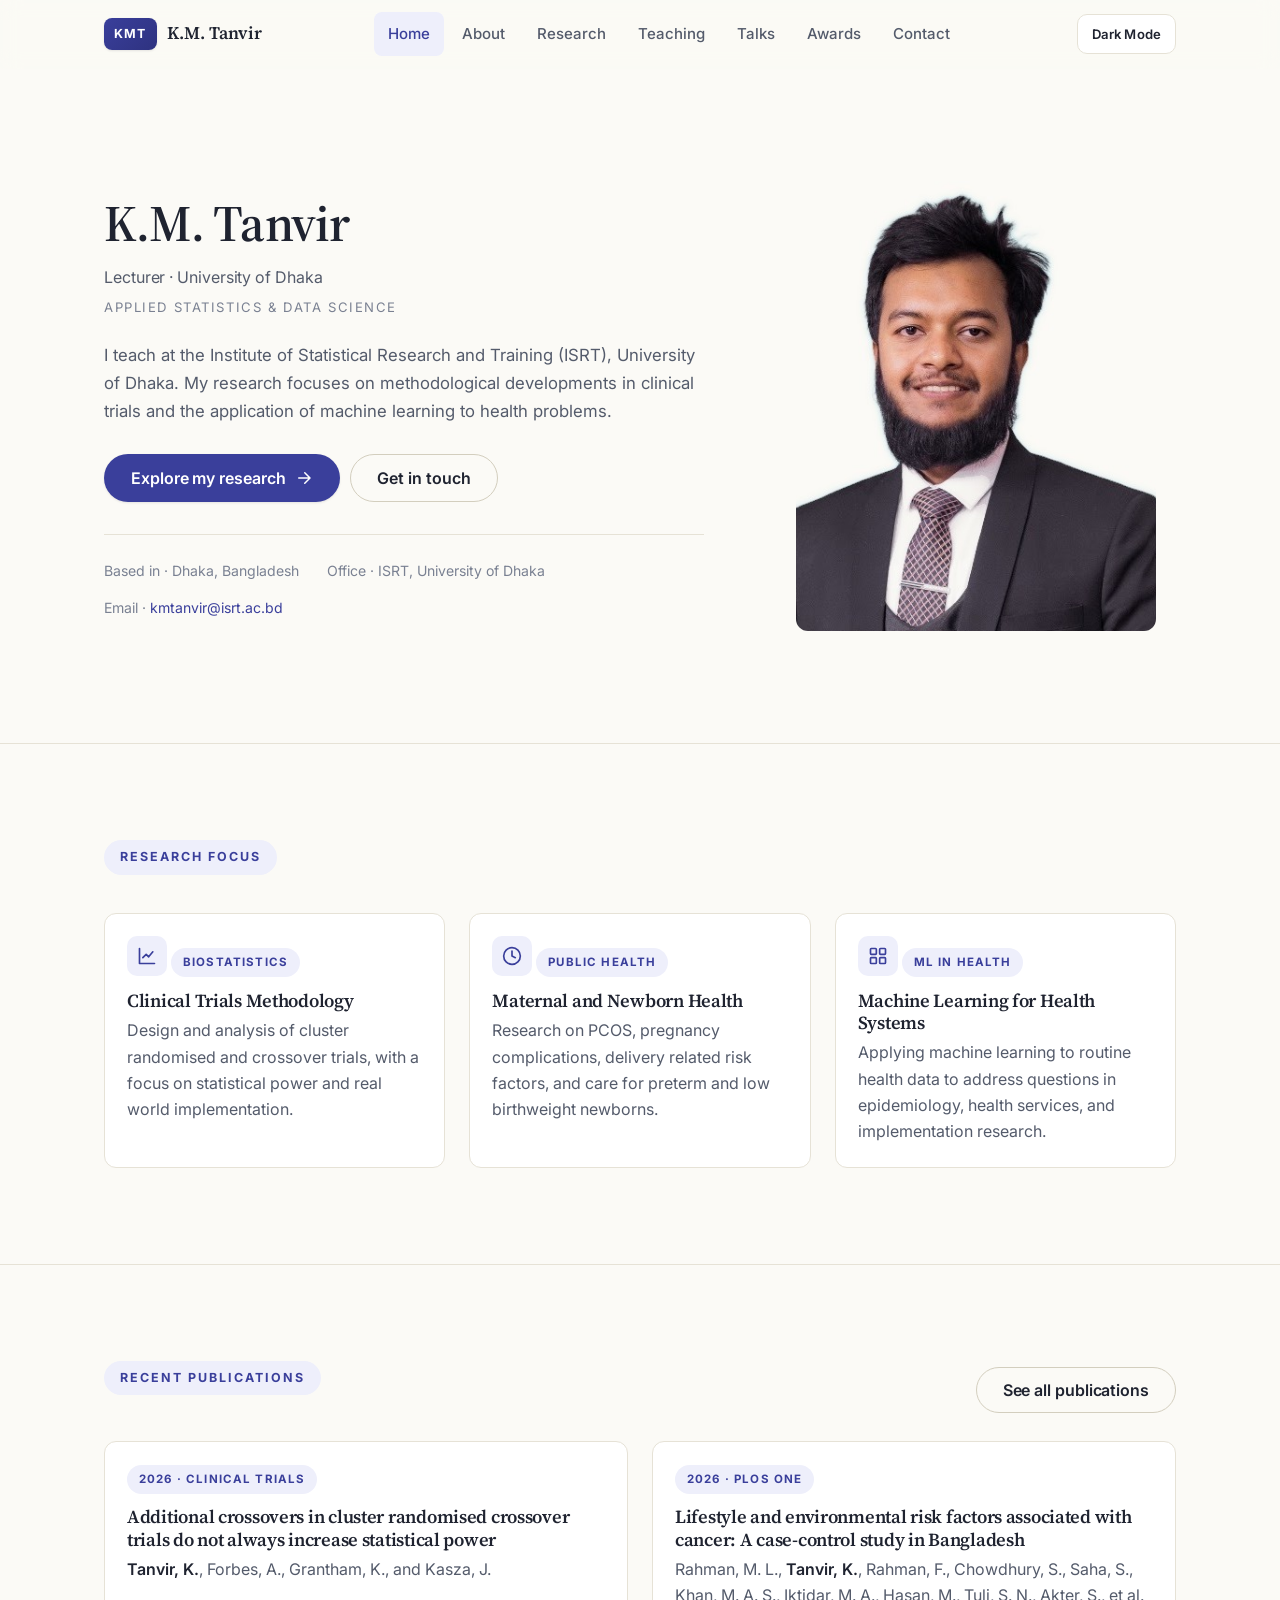
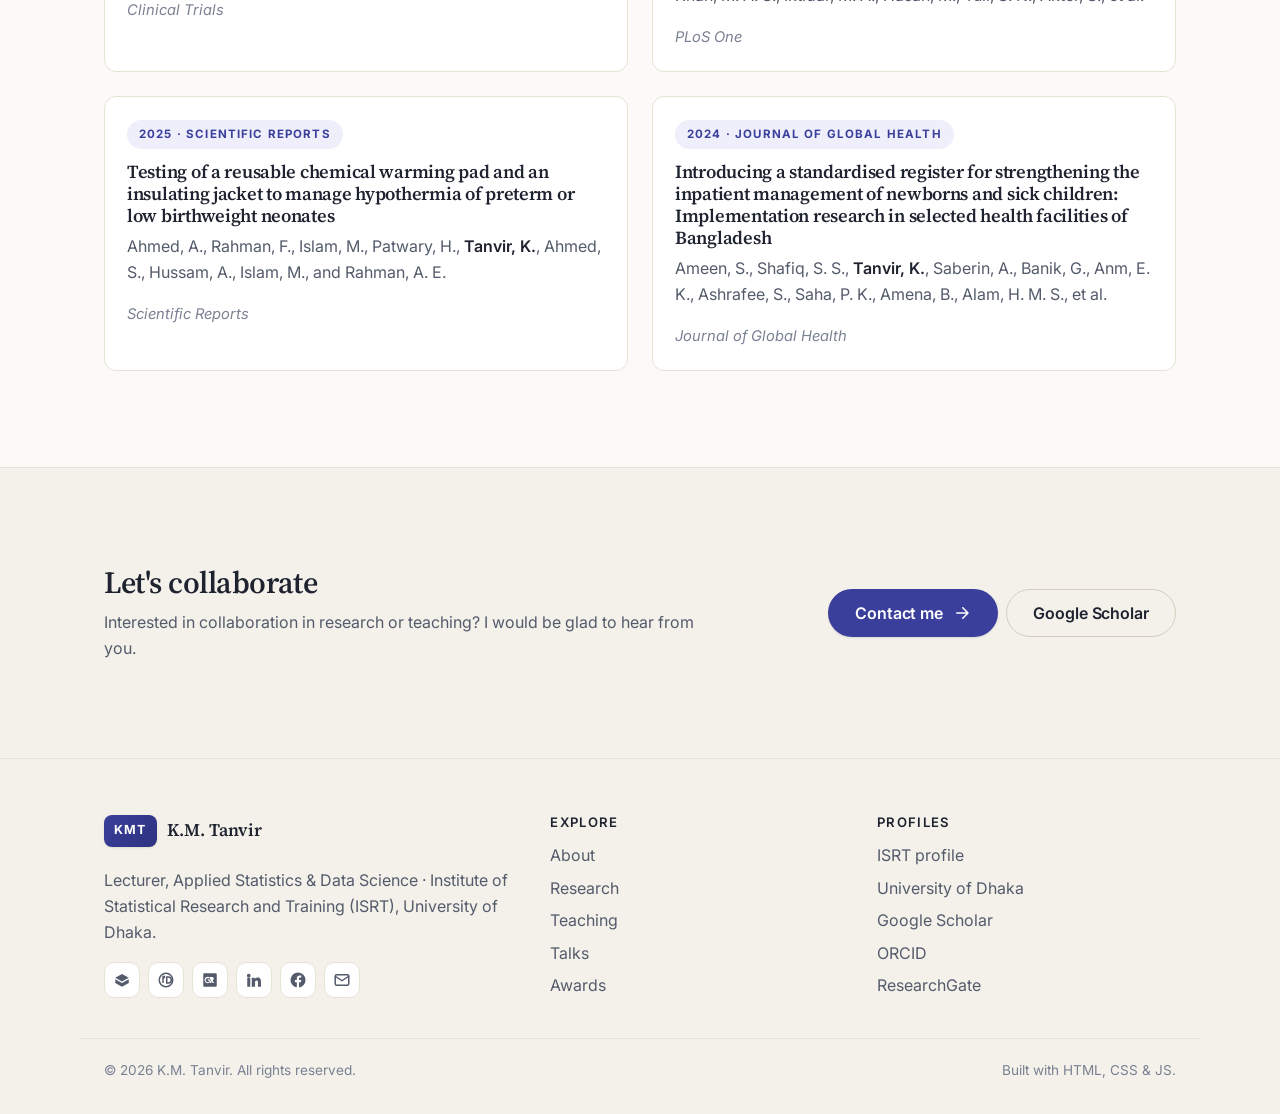
==== commit 1c6e1c4d: "Final commit - First version" ====
--- a/index.html
+++ b/index.html
@@ -31,13 +31,24 @@
         </ul>
       </nav>
       <div class="nav-tools">
-        <button class="icon-btn" data-search-open aria-label="Search" title="Search (Ctrl/Cmd + K)">
-          <svg viewBox="0 0 24 24" fill="none" stroke="currentColor" stroke-width="2" stroke-linecap="round" stroke-linejoin="round"><circle cx="11" cy="11" r="7"/><path d="M21 21l-4.3-4.3"/></svg>
-        </button>
         <button class="mode-toggle" data-theme-toggle aria-label="Toggle theme" aria-pressed="false" title="Toggle theme">
           <span class="mode-label-dark">Dark Mode</span>
           <span class="mode-label-light" style="display:none">Light Mode</span>
         </button>
+        <button class="icon-btn menu-btn" data-drawer-open aria-label="Open menu">
+          <svg viewBox="0 0 24 24" fill="none" stroke="currentColor" stroke-width="2" stroke-linecap="round" stroke-linejoin="round"><path d="M3 6h18M3 12h18M3 18h18"/></svg>
+        </button>
+      </div>
+    </div>
+  </header>
+
+  <!-- Mobile drawer -->
+  <aside class="drawer" aria-hidden="true">
+    <div class="drawer-top">
+      <span class="brand"><span class="brand-mark">KMT</span> K.M. Tanvir</span>
+      <button class="icon-btn" data-drawer-close aria-label="Close menu">
+        <svg viewBox="0 0 24 24" fill="none" stroke="currentColor" stroke-width="2" stroke-linecap="round" stroke-linejoin="round"><path d="M6 6l12 12M18 6L6 18"/></svg>
+      </button>
     </div>
     <nav aria-label="Mobile">
       <ul>
@@ -50,7 +61,7 @@
         <li><a href="contact.html">Contact</a></li>
       </ul>
     </nav>
-  </div>
+  </aside>
 
   <!-- Hero -->
   <section class="hero">
@@ -90,9 +101,8 @@
     <div class="container">
       <div class="reveal" style="max-width:64ch">
         <span class="eyebrow">Research Focus</span>
-        <p class="section-lead" style="margin-bottom:2.2rem">Statistics in service of health and policy, from trial design to data driven analysis.</p>
-      </div>
-      <div class="grid cols-3">
+      </div>
+      <div class="grid cols-3" style="margin-top:20px">
         <article class="card reveal">
           <div class="card-icon" aria-hidden="true"><svg viewBox="0 0 24 24" fill="none" stroke="currentColor" stroke-width="2" stroke-linecap="round" stroke-linejoin="round"><path d="M3 3v18h18"/><path d="M7 14l4-4 3 3 5-6"/></svg></div>
           <span class="tag">Biostatistics</span>
@@ -115,40 +125,39 @@
     </div>
   </section>
 
-  <!-- Selected publications preview -->
+  <!-- Recent publications preview -->
   <section id="pubs-preview">
     <div class="container">
       <div class="reveal" style="display:flex;justify-content:space-between;align-items:flex-end;flex-wrap:wrap;gap:12px;">
         <div style="max-width:58ch">
-          <span class="eyebrow">Selected Publications</span>
-          <p class="section-lead" style="margin-bottom:0">Peer reviewed research in biostatistics, clinical trials, and global health.</p>
-        </div>
-        <a class="btn btn-outline" href="publications.html">See all publications</a>
+          <span class="eyebrow">Recent Publications</span>
+        </div>
+        <a class="btn btn-outline" href="research.html#publications">See all publications</a>
       </div>
       <div class="grid cols-2" style="margin-top:28px">
         <a class="card reveal" href="https://doi.org/10.1177/17407745261431140" target="_blank" rel="noopener">
           <span class="tag">2026 · Clinical Trials</span>
           <h3>Additional crossovers in cluster randomised crossover trials do not always increase statistical power</h3>
-          <p><span class="me">Tanvir, K.</span>, Forbes, A., Grantham, K., &amp; Kasza, J.</p>
+          <p><span class="me">Tanvir, K.</span>, Forbes, A., Grantham, K., and Kasza, J.</p>
           <p class="journal">Clinical Trials</p>
+        </a>
+        <a class="card reveal" href="https://doi.org/10.1371/journal.pone.0328745" target="_blank" rel="noopener">
+          <span class="tag">2026 · PLoS One</span>
+          <h3>Lifestyle and environmental risk factors associated with cancer: A case-control study in Bangladesh</h3>
+          <p>Rahman, M. L., <span class="me">Tanvir, K.</span>, Rahman, F., Chowdhury, S., Saha, S., Khan, M. A. S., Iktidar, M. A., Hasan, M., Tuli, S. N., Akter, S., et al.</p>
+          <p class="journal">PLoS One</p>
         </a>
         <a class="card reveal" href="https://doi.org/10.1038/s41598-025-96275-1" target="_blank" rel="noopener">
           <span class="tag">2025 · Scientific Reports</span>
-          <h3>Testing a reusable chemical warming pad and insulating jacket for hypothermia in preterm and low birthweight neonates</h3>
-          <p>Ahmed, A., Rahman, F., Islam, M., Patwary, H., <span class="me">Tanvir, K.</span>, et al.</p>
+          <h3>Testing of a reusable chemical warming pad and an insulating jacket to manage hypothermia of preterm or low birthweight neonates</h3>
+          <p>Ahmed, A., Rahman, F., Islam, M., Patwary, H., <span class="me">Tanvir, K.</span>, Ahmed, S., Hussam, A., Islam, M., and Rahman, A. E.</p>
           <p class="journal">Scientific Reports</p>
         </a>
         <a class="card reveal" href="https://doi.org/10.7189/jogh.14.04086" target="_blank" rel="noopener">
           <span class="tag">2024 · Journal of Global Health</span>
-          <h3>Introducing a standardised register for strengthening inpatient management of newborns and sick children in Bangladesh</h3>
-          <p>Ameen, S., Shafiq, S.S., <span class="me">Tanvir, K.</span>, Saberin, A., Banik, G., et al.</p>
+          <h3>Introducing a standardised register for strengthening the inpatient management of newborns and sick children: Implementation research in selected health facilities of Bangladesh</h3>
+          <p>Ameen, S., Shafiq, S. S., <span class="me">Tanvir, K.</span>, Saberin, A., Banik, G., Anm, E. K., Ashrafee, S., Saha, P. K., Amena, B., Alam, H. M. S., et al.</p>
           <p class="journal">Journal of Global Health</p>
-        </a>
-        <a class="card reveal" href="https://doi.org/10.1371/journal.pone.0328745" target="_blank" rel="noopener">
-          <span class="tag">2024 · PLOS ONE</span>
-          <h3>Lifestyle and environmental risk factors associated with cancer: a case control study in Bangladesh</h3>
-          <p>Rahman, M.L., <span class="me">Tanvir, K.</span>, Rahman, F., Chowdhury, S., et al.</p>
-          <p class="journal">PLOS ONE</p>
         </a>
       </div>
     </div>
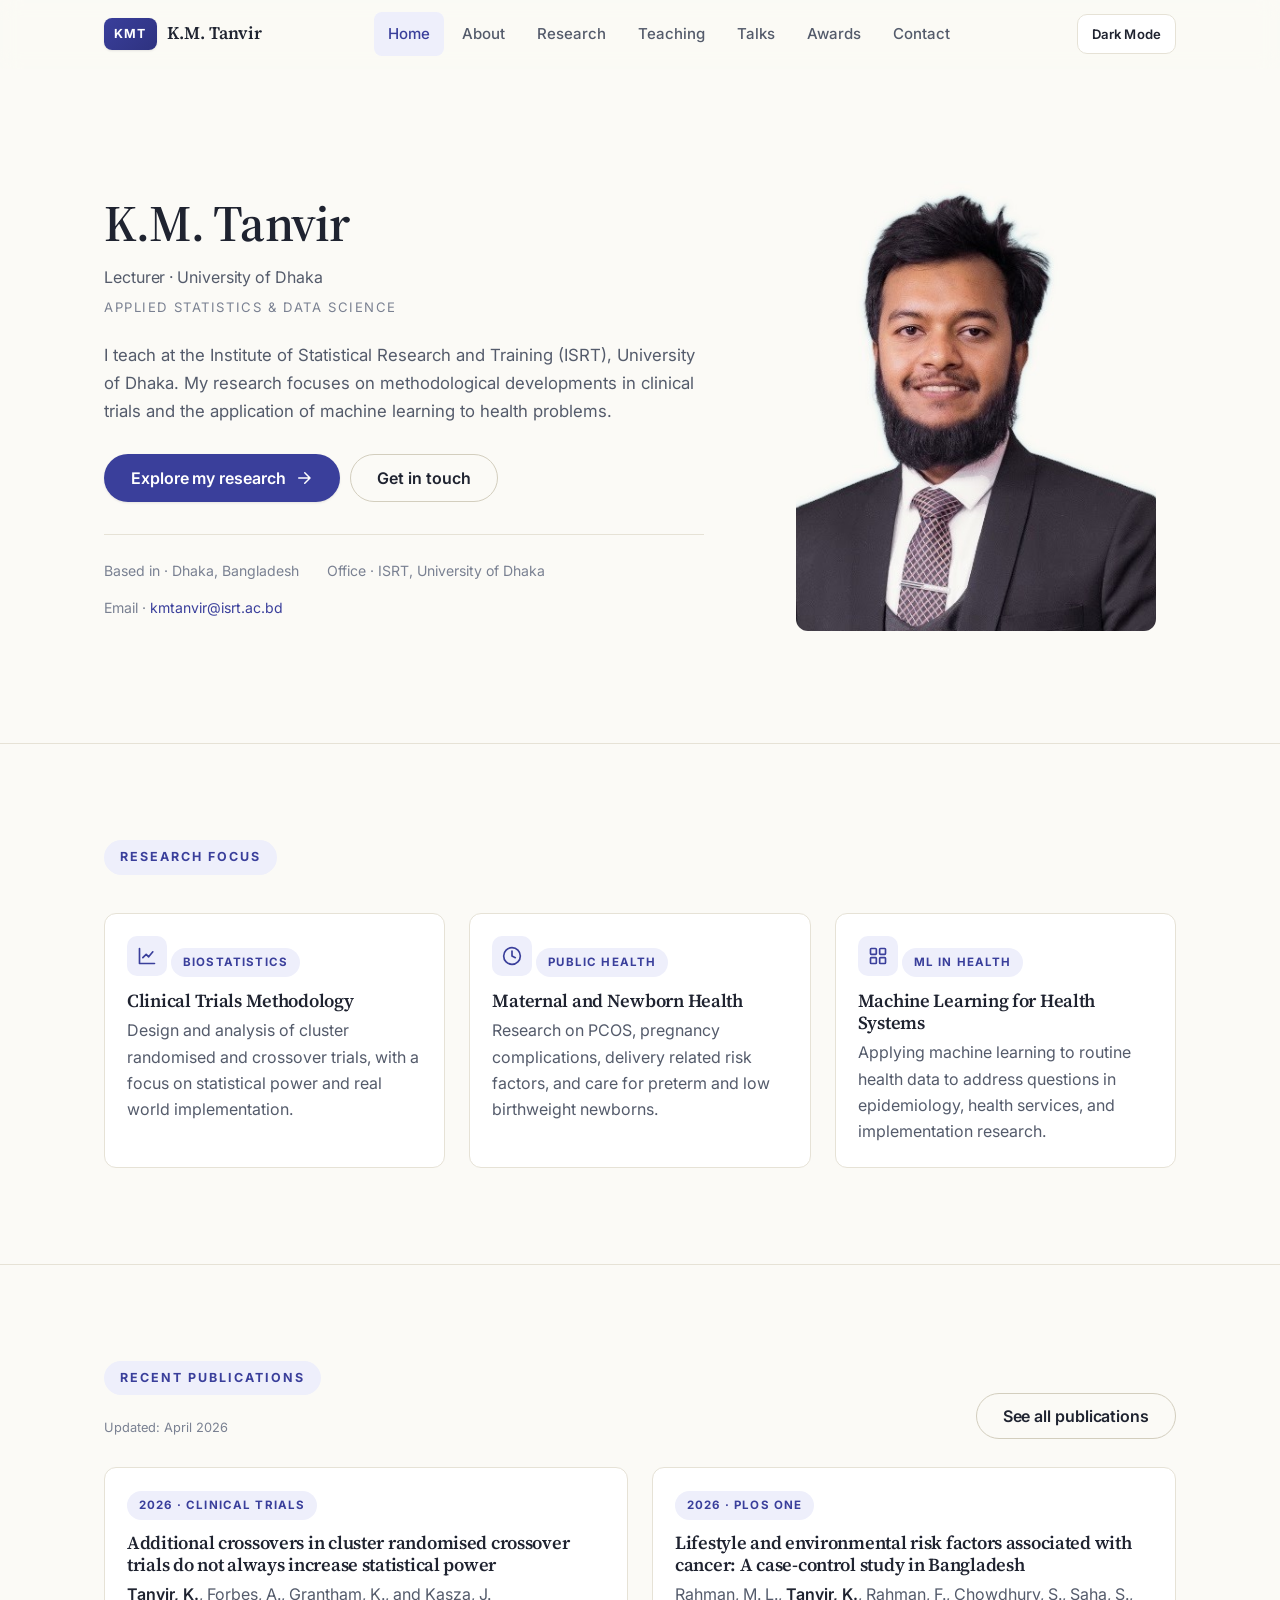
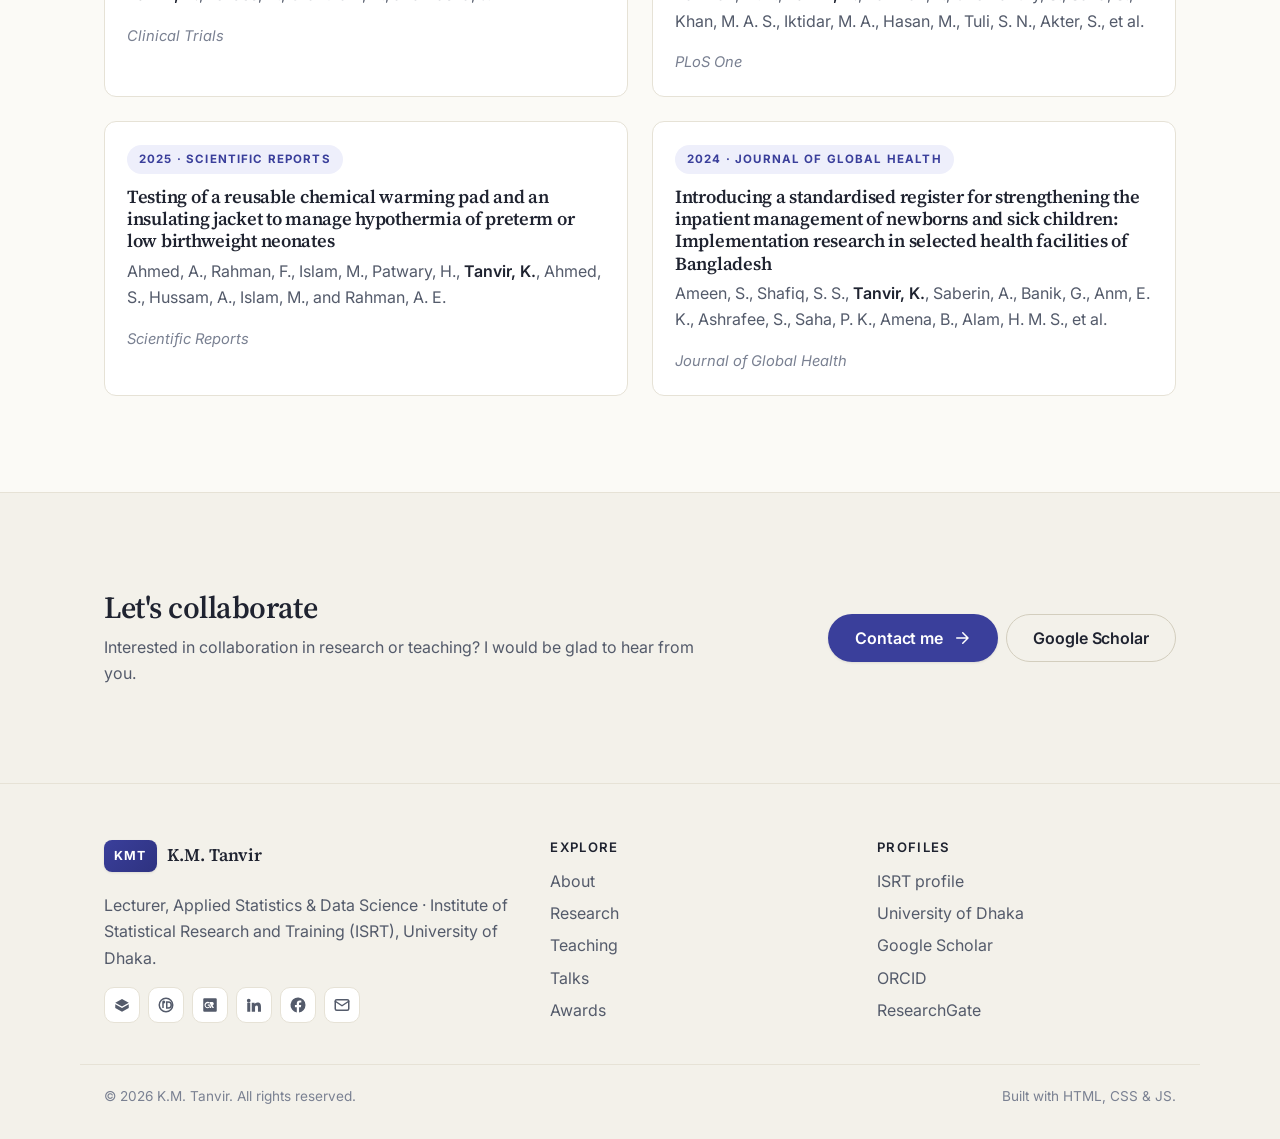
==== commit 9fc3568f: "Google analytics" ====
--- a/index.html
+++ b/index.html
@@ -1,6 +1,15 @@
 <!doctype html>
 <html lang="en">
 <head>
+  <!-- Google tag (gtag.js) -->
+  <script async src="https://www.googletagmanager.com/gtag/js?id=G-LK40ZBLG1R"></script>
+  <script>
+    window.dataLayer = window.dataLayer || [];
+    function gtag(){dataLayer.push(arguments);}
+    gtag('js', new Date());
+
+    gtag('config', 'G-LK40ZBLG1R');
+  </script>
   <meta charset="utf-8">
   <meta name="viewport" content="width=device-width, initial-scale=1">
   <title>K.M. Tanvir — Lecturer, Applied Statistics & Data Science, University of Dhaka</title>
@@ -131,6 +140,7 @@
       <div class="reveal" style="display:flex;justify-content:space-between;align-items:flex-end;flex-wrap:wrap;gap:12px;">
         <div style="max-width:58ch">
           <span class="eyebrow">Recent Publications</span>
+          <p style="margin:4px 0 0;color:var(--text-soft);font-size:.8rem">Updated: April 2026</p>
         </div>
         <a class="btn btn-outline" href="research.html#publications">See all publications</a>
       </div>
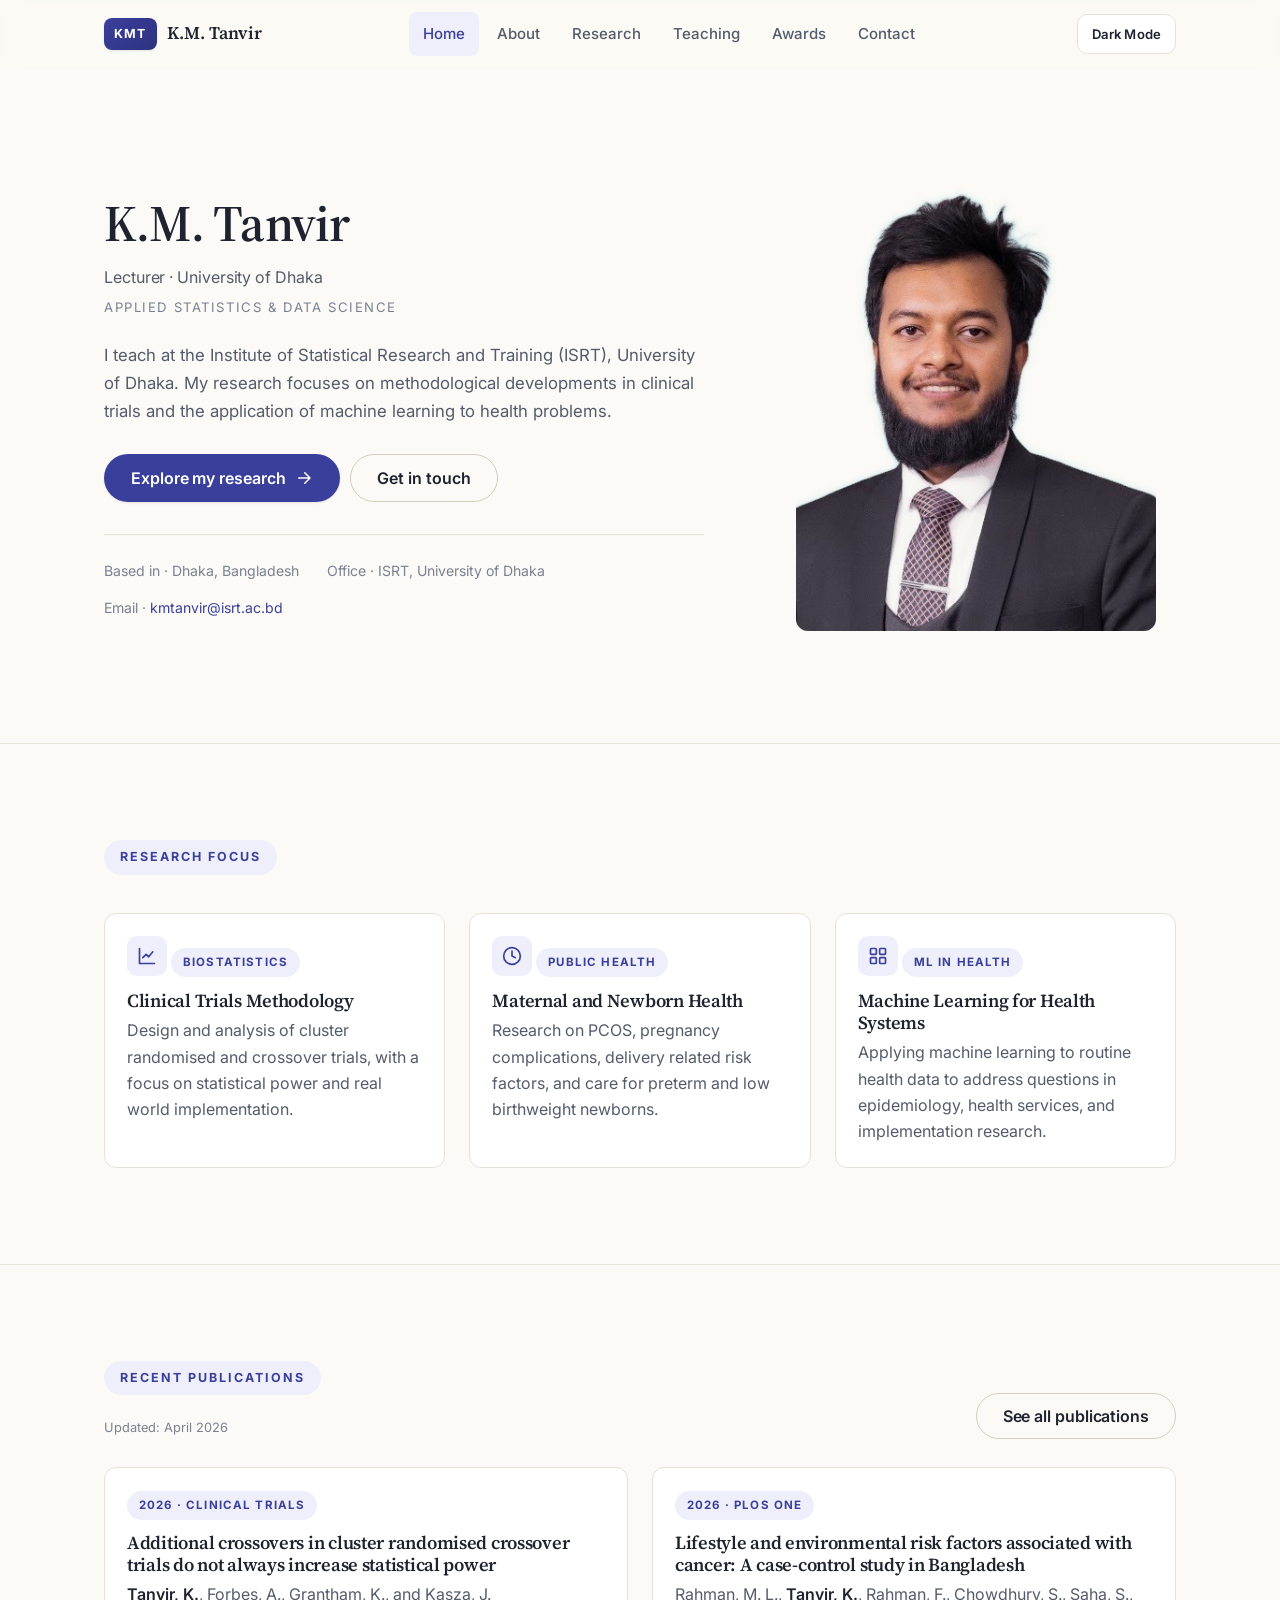
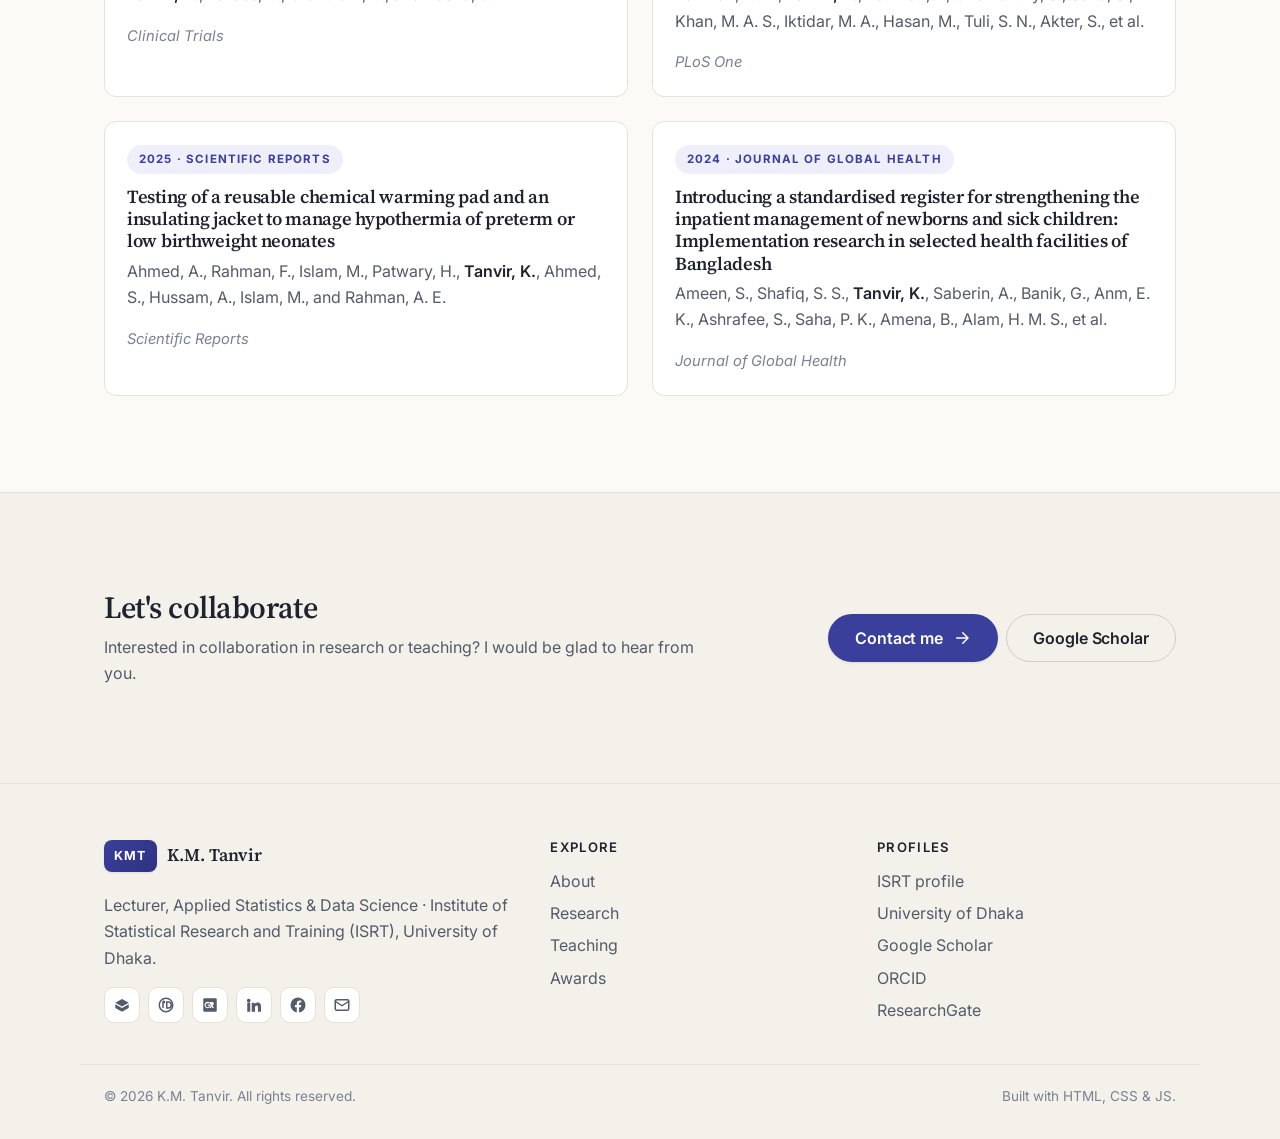
==== commit 3f4b4c6d: "Without Talks" ====
--- a/index.html
+++ b/index.html
@@ -34,7 +34,6 @@
           <li><a href="about.html">About</a></li>
           <li><a href="research.html">Research</a></li>
           <li><a href="teaching.html">Teaching</a></li>
-          <li><a href="talks.html">Talks</a></li>
           <li><a href="awards.html">Awards</a></li>
           <li><a href="contact.html">Contact</a></li>
         </ul>
@@ -65,7 +64,6 @@
         <li><a href="about.html">About</a></li>
         <li><a href="research.html">Research</a></li>
         <li><a href="teaching.html">Teaching</a></li>
-        <li><a href="talks.html">Talks</a></li>
         <li><a href="awards.html">Awards</a></li>
         <li><a href="contact.html">Contact</a></li>
       </ul>
@@ -211,7 +209,6 @@
           <li><a href="about.html">About</a></li>
           <li><a href="research.html">Research</a></li>
           <li><a href="teaching.html">Teaching</a></li>
-          <li><a href="talks.html">Talks</a></li>
           <li><a href="awards.html">Awards</a></li>
         </ul>
       </div>
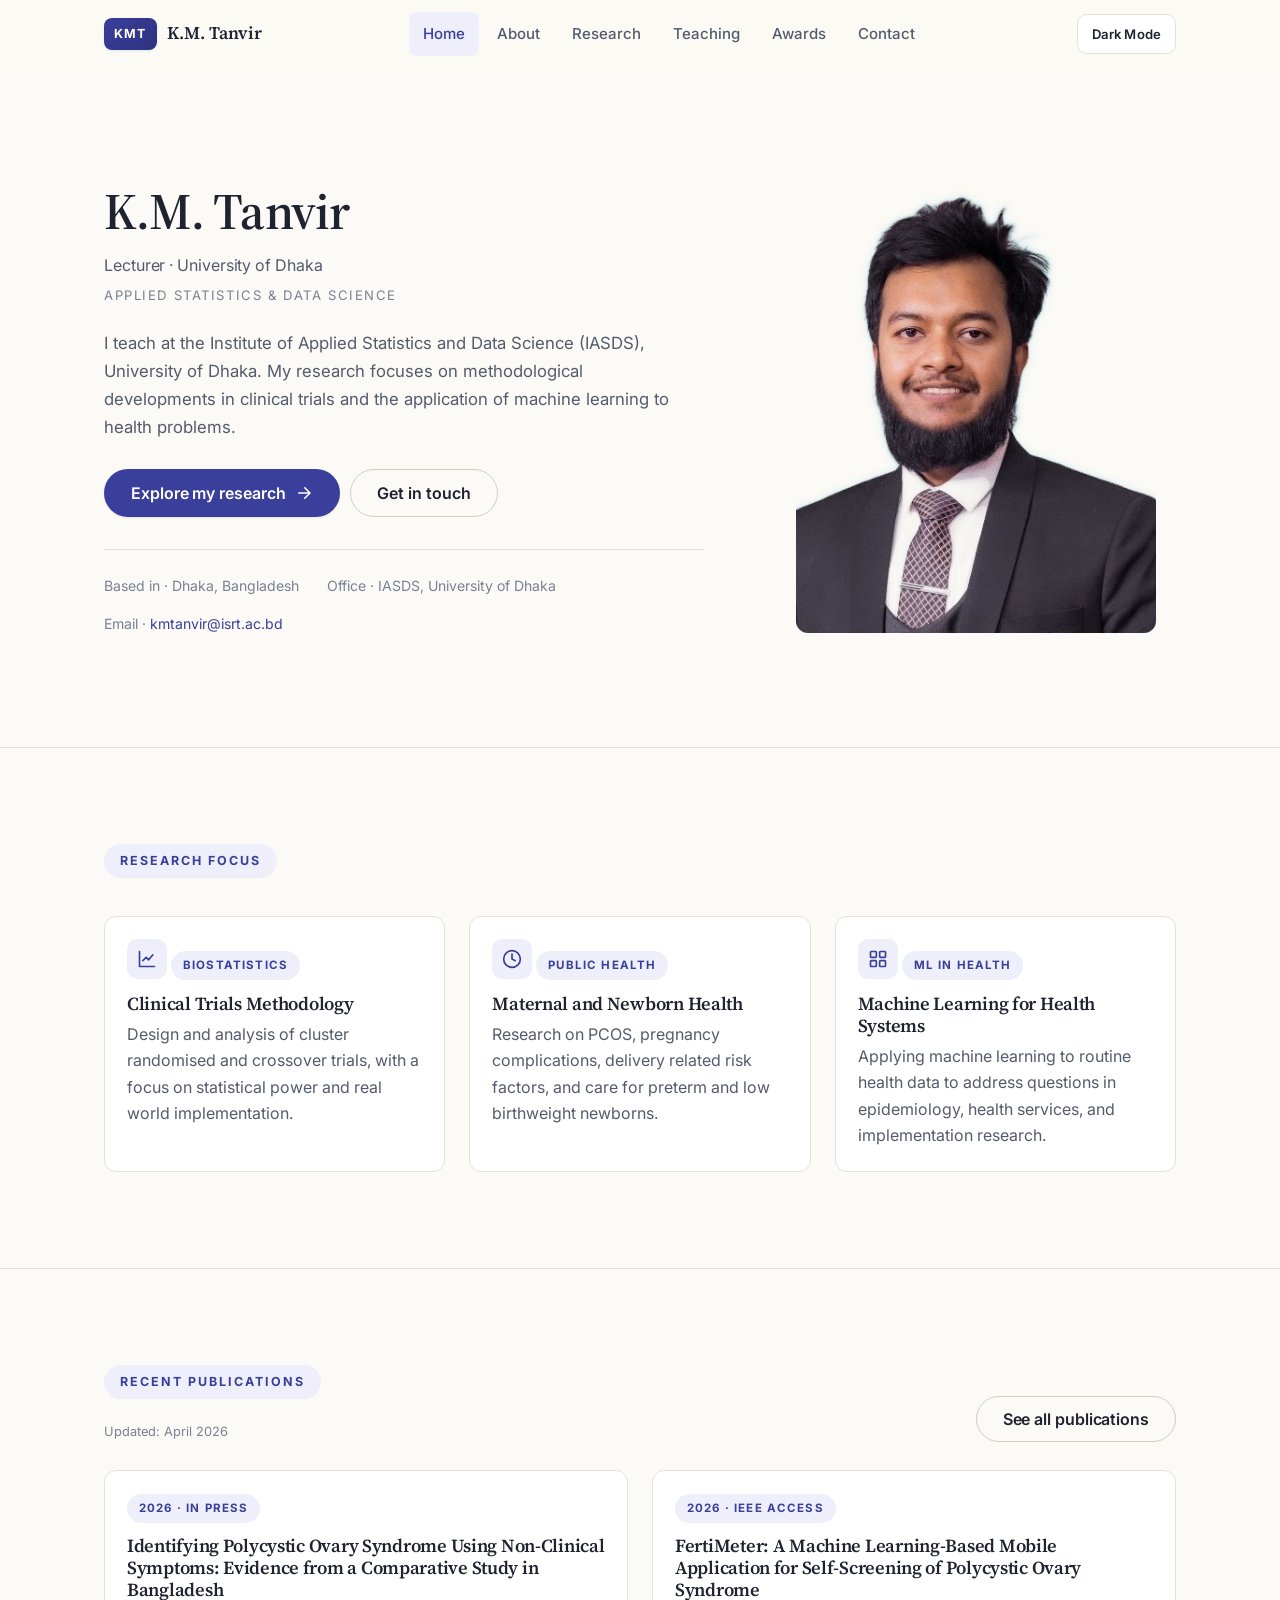
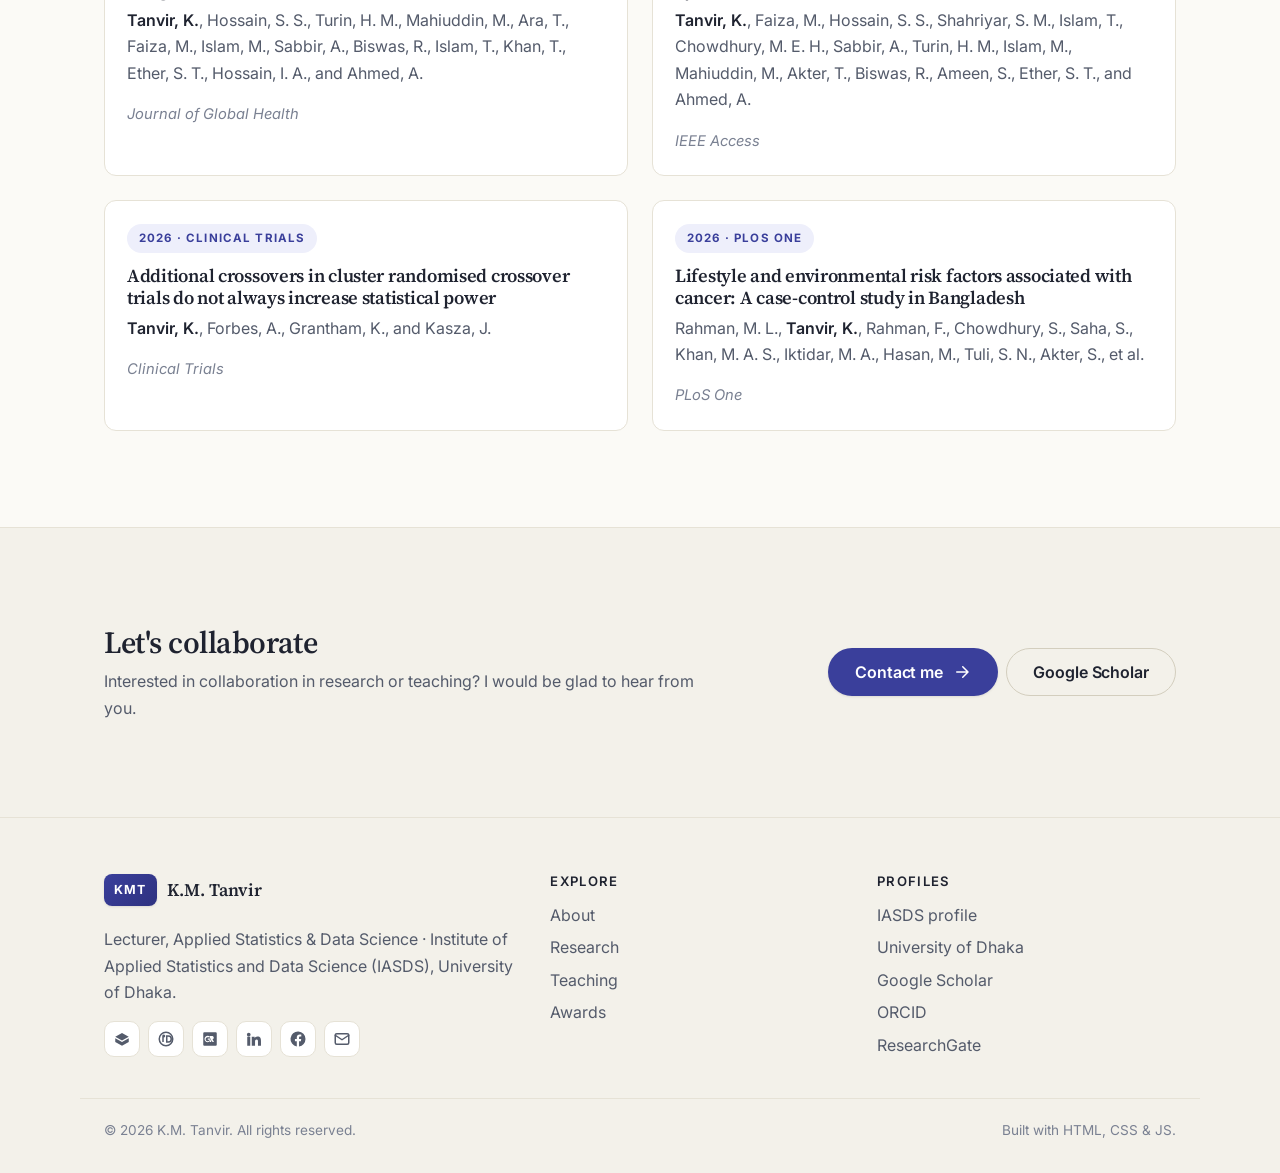
==== commit e5b92fbd: "Index" ====
--- a/index.html
+++ b/index.html
@@ -78,7 +78,7 @@
         <p class="hero-role">Lecturer · University of Dhaka</p>
         <p class="hero-field">Applied Statistics &amp; Data Science</p>
         <p class="hero-lead">
-          I teach at the Institute of Statistical Research and Training (ISRT), University of Dhaka. My research focuses on methodological developments in clinical trials and the application of machine learning to health problems.
+          I teach at the Institute of Applied Statistics and Data Science (IASDS), University of Dhaka. My research focuses on methodological developments in clinical trials and the application of machine learning to health problems.
         </p>
         <div class="hero-ctas">
           <a class="btn btn-primary" href="research.html">Explore my research
@@ -88,7 +88,7 @@
         </div>
         <div class="hero-meta">
           <span>Based in · Dhaka, Bangladesh</span>
-          <span>Office · ISRT, University of Dhaka</span>
+          <span>Office · IASDS, University of Dhaka</span>
           <span>Email · <a href="mailto:kmtanvir@isrt.ac.bd">kmtanvir@isrt.ac.bd</a></span>
         </div>
       </div>
@@ -143,6 +143,18 @@
         <a class="btn btn-outline" href="research.html#publications">See all publications</a>
       </div>
       <div class="grid cols-2" style="margin-top:28px">
+        <div class="card reveal" style="cursor:default">
+          <span class="tag" style="background:var(--primary-50);color:var(--primary)">2026 · In Press</span>
+          <h3>Identifying Polycystic Ovary Syndrome Using Non-Clinical Symptoms: Evidence from a Comparative Study in Bangladesh</h3>
+          <p><span class="me">Tanvir, K.</span>, Hossain, S. S., Turin, H. M., Mahiuddin, M., Ara, T., Faiza, M., Islam, M., Sabbir, A., Biswas, R., Islam, T., Khan, T., Ether, S. T., Hossain, I. A., and Ahmed, A.</p>
+          <p class="journal">Journal of Global Health</p>
+        </div>
+        <a class="card reveal" href="https://doi.org/10.1109/ACCESS.2026.3710788" target="_blank" rel="noopener">
+          <span class="tag">2026 · IEEE Access</span>
+          <h3>FertiMeter: A Machine Learning-Based Mobile Application for Self-Screening of Polycystic Ovary Syndrome</h3>
+          <p><span class="me">Tanvir, K.</span>, Faiza, M., Hossain, S. S., Shahriyar, S. M., Islam, T., Chowdhury, M. E. H., Sabbir, A., Turin, H. M., Islam, M., Mahiuddin, M., Akter, T., Biswas, R., Ameen, S., Ether, S. T., and Ahmed, A.</p>
+          <p class="journal">IEEE Access</p>
+        </a>
         <a class="card reveal" href="https://doi.org/10.1177/17407745261431140" target="_blank" rel="noopener">
           <span class="tag">2026 · Clinical Trials</span>
           <h3>Additional crossovers in cluster randomised crossover trials do not always increase statistical power</h3>
@@ -155,18 +167,6 @@
           <p>Rahman, M. L., <span class="me">Tanvir, K.</span>, Rahman, F., Chowdhury, S., Saha, S., Khan, M. A. S., Iktidar, M. A., Hasan, M., Tuli, S. N., Akter, S., et al.</p>
           <p class="journal">PLoS One</p>
         </a>
-        <a class="card reveal" href="https://doi.org/10.1038/s41598-025-96275-1" target="_blank" rel="noopener">
-          <span class="tag">2025 · Scientific Reports</span>
-          <h3>Testing of a reusable chemical warming pad and an insulating jacket to manage hypothermia of preterm or low birthweight neonates</h3>
-          <p>Ahmed, A., Rahman, F., Islam, M., Patwary, H., <span class="me">Tanvir, K.</span>, Ahmed, S., Hussam, A., Islam, M., and Rahman, A. E.</p>
-          <p class="journal">Scientific Reports</p>
-        </a>
-        <a class="card reveal" href="https://doi.org/10.7189/jogh.14.04086" target="_blank" rel="noopener">
-          <span class="tag">2024 · Journal of Global Health</span>
-          <h3>Introducing a standardised register for strengthening the inpatient management of newborns and sick children: Implementation research in selected health facilities of Bangladesh</h3>
-          <p>Ameen, S., Shafiq, S. S., <span class="me">Tanvir, K.</span>, Saberin, A., Banik, G., Anm, E. K., Ashrafee, S., Saha, P. K., Amena, B., Alam, H. M. S., et al.</p>
-          <p class="journal">Journal of Global Health</p>
-        </a>
       </div>
     </div>
   </section>
@@ -193,7 +193,7 @@
     <div class="container footer-inner">
       <div>
         <span class="brand" style="margin-bottom:10px"><span class="brand-mark">KMT</span> K.M. Tanvir</span>
-        <p style="max-width:48ch;margin-top:10px">Lecturer, Applied Statistics &amp; Data Science · Institute of Statistical Research and Training (ISRT), University of Dhaka.</p>
+        <p style="max-width:48ch;margin-top:10px">Lecturer, Applied Statistics &amp; Data Science · Institute of Applied Statistics and Data Science (IASDS), University of Dhaka.</p>
         <div class="social-row" aria-label="Social links">
           <a href="https://scholar.google.com/citations?user=BQIZmwIAAAAJ&hl=en" target="_blank" rel="noopener" aria-label="Google Scholar"><svg viewBox="0 0 24 24" fill="currentColor"><path d="M12 14l9-5-9-5-9 5 9 5zm0 2L3 11v5l9 5 9-5v-5l-9 5z"/></svg></a>
           <a href="https://orcid.org/0000-0002-6106-2905" target="_blank" rel="noopener" aria-label="ORCID"><svg viewBox="0 0 24 24" fill="none" stroke="currentColor" stroke-width="2"><circle cx="12" cy="12" r="9"/><path d="M8 8v8M8 8a1 1 0 1 0 0-.001M13 8h2a4 4 0 0 1 0 8h-2V8z"/></svg></a>
@@ -215,7 +215,7 @@
       <div>
         <h4>Profiles</h4>
         <ul>
-          <li><a href="https://isrt.ac.bd/people/tanvir/" target="_blank" rel="noopener">ISRT profile</a></li>
+          <li><a href="https://isrt.ac.bd/people/tanvir/" target="_blank" rel="noopener">IASDS profile</a></li>
           <li><a href="https://www.du.ac.bd/faculty/faculty_details/ISR/63177" target="_blank" rel="noopener">University of Dhaka</a></li>
           <li><a href="https://scholar.google.com/citations?user=BQIZmwIAAAAJ&hl=en" target="_blank" rel="noopener">Google Scholar</a></li>
           <li><a href="https://orcid.org/0000-0002-6106-2905" target="_blank" rel="noopener">ORCID</a></li>
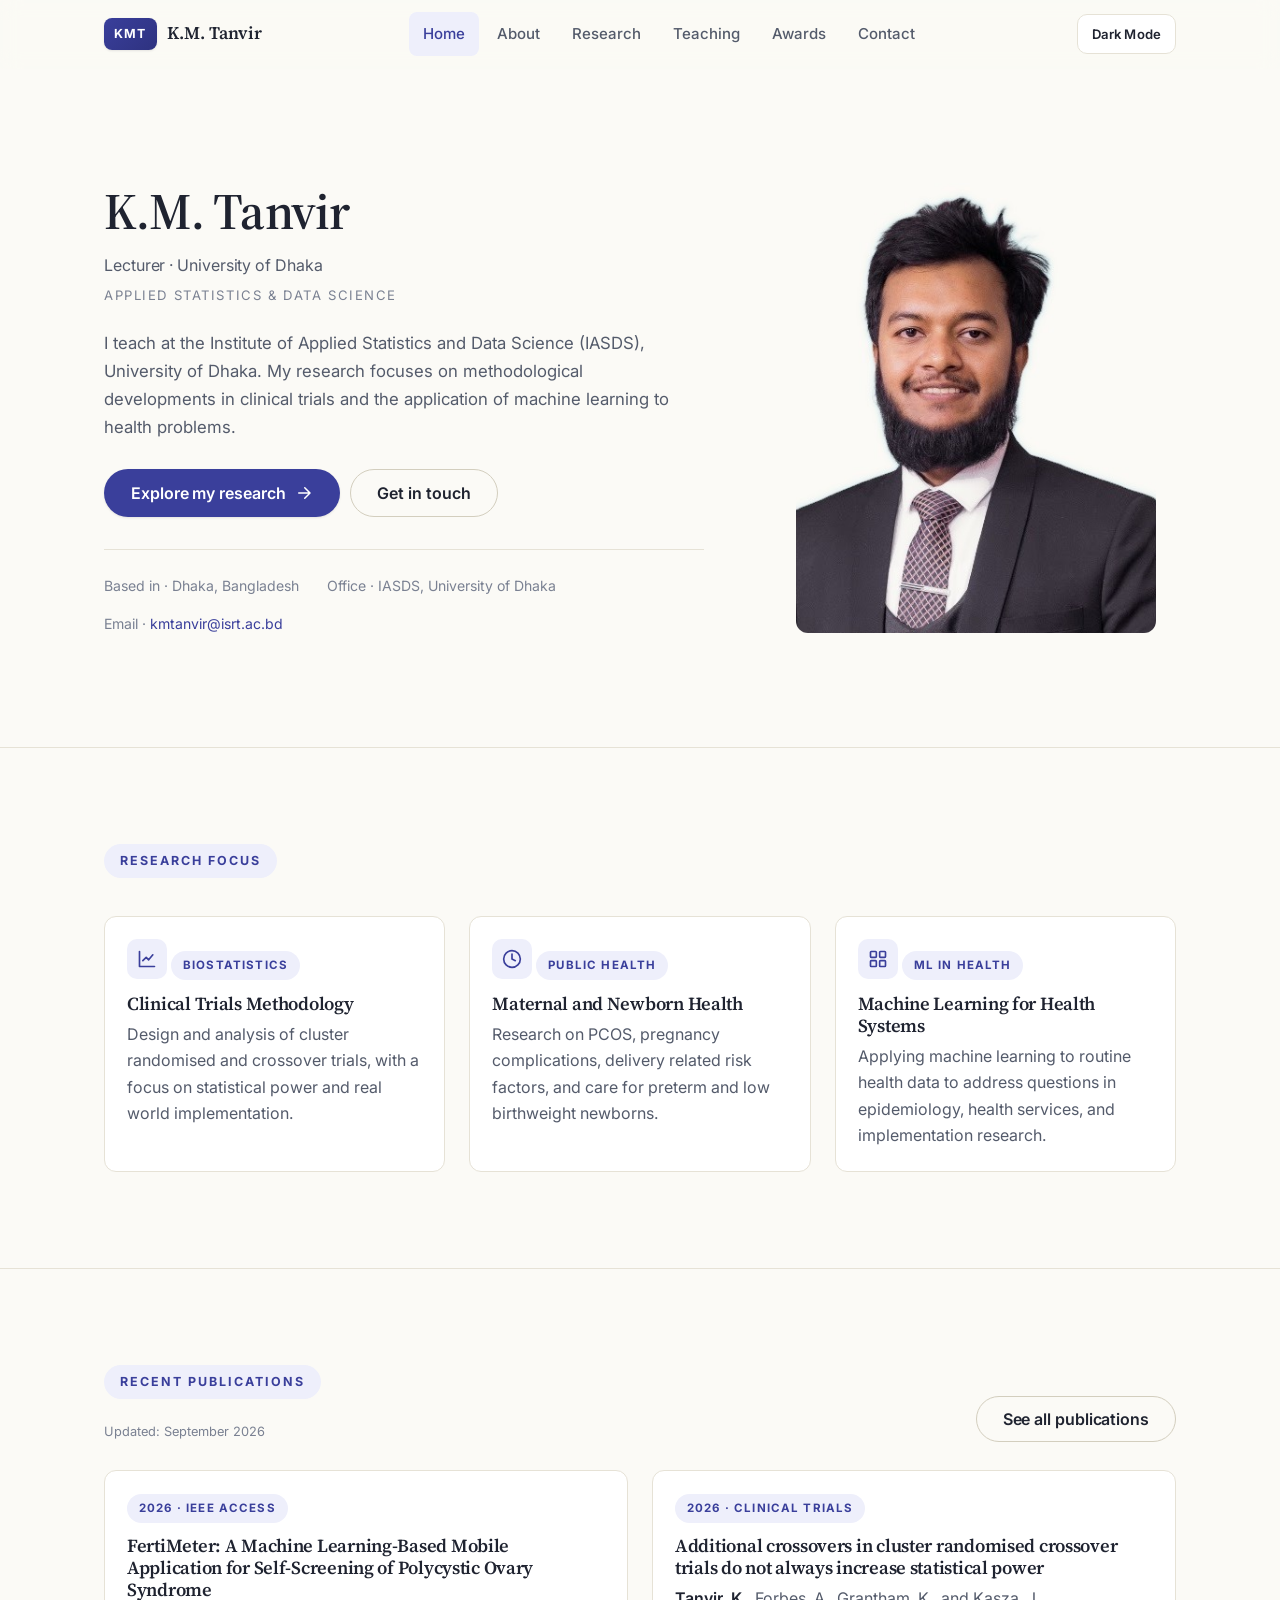
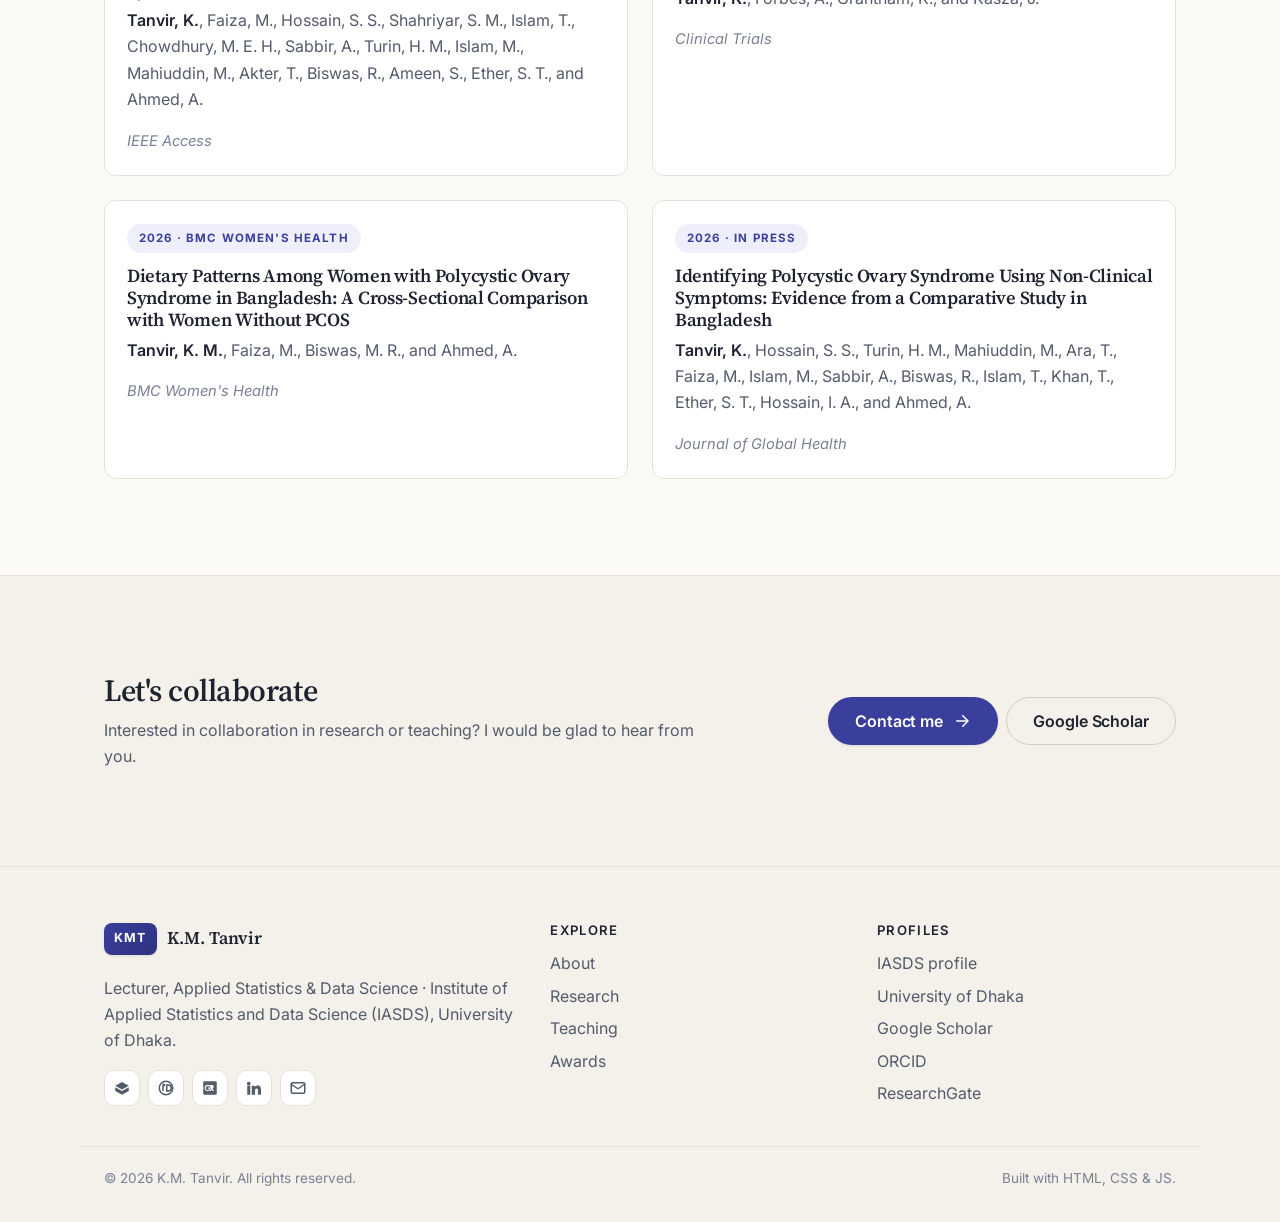
==== commit 5e7e39af: "New Paper DOI" ====
--- a/index.html
+++ b/index.html
@@ -12,7 +12,7 @@
   </script>
   <meta charset="utf-8">
   <meta name="viewport" content="width=device-width, initial-scale=1">
-  <title>K.M. Tanvir — Lecturer, Applied Statistics & Data Science, University of Dhaka</title>
+  <title>K.M. Tanvir | Lecturer, Applied Statistics & Data Science, University of Dhaka</title>
   <meta name="description" content="K.M. Tanvir is a Lecturer in Applied Statistics and Data Science at the University of Dhaka. Research in biostatistics, clinical trials, machine learning in health, and maternal & newborn health.">
   <link rel="icon" type="image/svg+xml" href="assets/favicon.svg">
   <link rel="preconnect" href="https://fonts.googleapis.com">
@@ -138,35 +138,35 @@
       <div class="reveal" style="display:flex;justify-content:space-between;align-items:flex-end;flex-wrap:wrap;gap:12px;">
         <div style="max-width:58ch">
           <span class="eyebrow">Recent Publications</span>
-          <p style="margin:4px 0 0;color:var(--text-soft);font-size:.8rem">Updated: April 2026</p>
+          <p style="margin:4px 0 0;color:var(--text-soft);font-size:.8rem">Updated: September 2026</p>
         </div>
         <a class="btn btn-outline" href="research.html#publications">See all publications</a>
       </div>
       <div class="grid cols-2" style="margin-top:28px">
+        <a class="card reveal" href="https://doi.org/10.1109/ACCESS.2026.3710788" target="_blank" rel="noopener">
+          <span class="tag">2026 · IEEE Access</span>
+          <h3>FertiMeter: A Machine Learning-Based Mobile Application for Self-Screening of Polycystic Ovary Syndrome</h3>
+          <p><span class="me">Tanvir, K.</span>, Faiza, M., Hossain, S. S., Shahriyar, S. M., Islam, T., Chowdhury, M. E. H., Sabbir, A., Turin, H. M., Islam, M., Mahiuddin, M., Akter, T., Biswas, R., Ameen, S., Ether, S. T., and Ahmed, A.</p>
+          <p class="journal">IEEE Access</p>
+        </a>
+        <a class="card reveal" href="https://doi.org/10.1177/17407745261431140" target="_blank" rel="noopener">
+          <span class="tag">2026 · Clinical Trials</span>
+          <h3>Additional crossovers in cluster randomised crossover trials do not always increase statistical power</h3>
+          <p><span class="me">Tanvir, K.</span>, Forbes, A., Grantham, K., and Kasza, J.</p>
+          <p class="journal">Clinical Trials</p>
+        </a>
+        <a class="card reveal" href="https://doi.org/10.1186/s12905-026-04901-5" target="_blank" rel="noopener">
+          <span class="tag">2026 · BMC Women's Health</span>
+          <h3>Dietary Patterns Among Women with Polycystic Ovary Syndrome in Bangladesh: A Cross-Sectional Comparison with Women Without PCOS</h3>
+          <p><span class="me">Tanvir, K. M.</span>, Faiza, M., Biswas, M. R., and Ahmed, A.</p>
+          <p class="journal">BMC Women's Health</p>
+        </a>
         <div class="card reveal" style="cursor:default">
           <span class="tag" style="background:var(--primary-50);color:var(--primary)">2026 · In Press</span>
           <h3>Identifying Polycystic Ovary Syndrome Using Non-Clinical Symptoms: Evidence from a Comparative Study in Bangladesh</h3>
           <p><span class="me">Tanvir, K.</span>, Hossain, S. S., Turin, H. M., Mahiuddin, M., Ara, T., Faiza, M., Islam, M., Sabbir, A., Biswas, R., Islam, T., Khan, T., Ether, S. T., Hossain, I. A., and Ahmed, A.</p>
           <p class="journal">Journal of Global Health</p>
         </div>
-        <a class="card reveal" href="https://doi.org/10.1109/ACCESS.2026.3710788" target="_blank" rel="noopener">
-          <span class="tag">2026 · IEEE Access</span>
-          <h3>FertiMeter: A Machine Learning-Based Mobile Application for Self-Screening of Polycystic Ovary Syndrome</h3>
-          <p><span class="me">Tanvir, K.</span>, Faiza, M., Hossain, S. S., Shahriyar, S. M., Islam, T., Chowdhury, M. E. H., Sabbir, A., Turin, H. M., Islam, M., Mahiuddin, M., Akter, T., Biswas, R., Ameen, S., Ether, S. T., and Ahmed, A.</p>
-          <p class="journal">IEEE Access</p>
-        </a>
-        <a class="card reveal" href="https://doi.org/10.1177/17407745261431140" target="_blank" rel="noopener">
-          <span class="tag">2026 · Clinical Trials</span>
-          <h3>Additional crossovers in cluster randomised crossover trials do not always increase statistical power</h3>
-          <p><span class="me">Tanvir, K.</span>, Forbes, A., Grantham, K., and Kasza, J.</p>
-          <p class="journal">Clinical Trials</p>
-        </a>
-        <a class="card reveal" href="https://doi.org/10.1371/journal.pone.0328745" target="_blank" rel="noopener">
-          <span class="tag">2026 · PLoS One</span>
-          <h3>Lifestyle and environmental risk factors associated with cancer: A case-control study in Bangladesh</h3>
-          <p>Rahman, M. L., <span class="me">Tanvir, K.</span>, Rahman, F., Chowdhury, S., Saha, S., Khan, M. A. S., Iktidar, M. A., Hasan, M., Tuli, S. N., Akter, S., et al.</p>
-          <p class="journal">PLoS One</p>
-        </a>
       </div>
     </div>
   </section>
@@ -199,7 +199,6 @@
           <a href="https://orcid.org/0000-0002-6106-2905" target="_blank" rel="noopener" aria-label="ORCID"><svg viewBox="0 0 24 24" fill="none" stroke="currentColor" stroke-width="2"><circle cx="12" cy="12" r="9"/><path d="M8 8v8M8 8a1 1 0 1 0 0-.001M13 8h2a4 4 0 0 1 0 8h-2V8z"/></svg></a>
           <a href="https://www.researchgate.net/profile/Km-Tanvir" target="_blank" rel="noopener" aria-label="ResearchGate"><svg viewBox="0 0 24 24" fill="currentColor"><path d="M19.6 3H4.4A1.4 1.4 0 0 0 3 4.4v15.2A1.4 1.4 0 0 0 4.4 21h15.2a1.4 1.4 0 0 0 1.4-1.4V4.4A1.4 1.4 0 0 0 19.6 3zM9 16.2c-2.4 0-4.3-1.9-4.3-4.2S6.6 7.8 9 7.8c1.2 0 2.2.4 3 1.1l-1.2 1.2a2.7 2.7 0 0 0-1.8-.6c-1.6 0-2.8 1.2-2.8 2.7s1.2 2.7 2.8 2.7c1.4 0 2.3-.8 2.5-1.9H9v-1.6h4a5 5 0 0 1-4 4.8zM17.3 16h-1.9l-1.5-2.2h-.3V16h-1.7V8.1h2.5c1.7 0 2.6.8 2.6 2.2 0 1-.6 1.8-1.6 2l1.9 3.7z"/></svg></a>
           <a href="https://www.linkedin.com/in/k-m-tanvir-16aa88148/" target="_blank" rel="noopener" aria-label="LinkedIn"><svg viewBox="0 0 24 24" fill="currentColor"><path d="M4.98 3.5a2.5 2.5 0 1 1 0 5 2.5 2.5 0 0 1 0-5zM3 9h4v12H3zM9 9h3.8v1.7h.1c.5-1 1.8-2 3.7-2 4 0 4.7 2.6 4.7 5.9V21h-4v-5.3c0-1.3 0-3-1.8-3s-2.1 1.4-2.1 2.9V21H9z"/></svg></a>
-          <a href="https://www.facebook.com/tanvir067" target="_blank" rel="noopener" aria-label="Facebook"><svg viewBox="0 0 24 24" fill="currentColor"><path d="M22 12a10 10 0 1 0-11.6 9.9v-7H7.9V12h2.5V9.8c0-2.5 1.5-3.9 3.8-3.9 1.1 0 2.2.2 2.2.2v2.5h-1.3c-1.3 0-1.7.8-1.7 1.6V12h2.9l-.5 2.9h-2.4v7A10 10 0 0 0 22 12z"/></svg></a>
           <a href="mailto:kmtanvir@isrt.ac.bd" aria-label="Email"><svg viewBox="0 0 24 24" fill="none" stroke="currentColor" stroke-width="2" stroke-linecap="round" stroke-linejoin="round"><rect x="3" y="5" width="18" height="14" rx="2"/><path d="M3 7l9 6 9-6"/></svg></a>
         </div>
       </div>
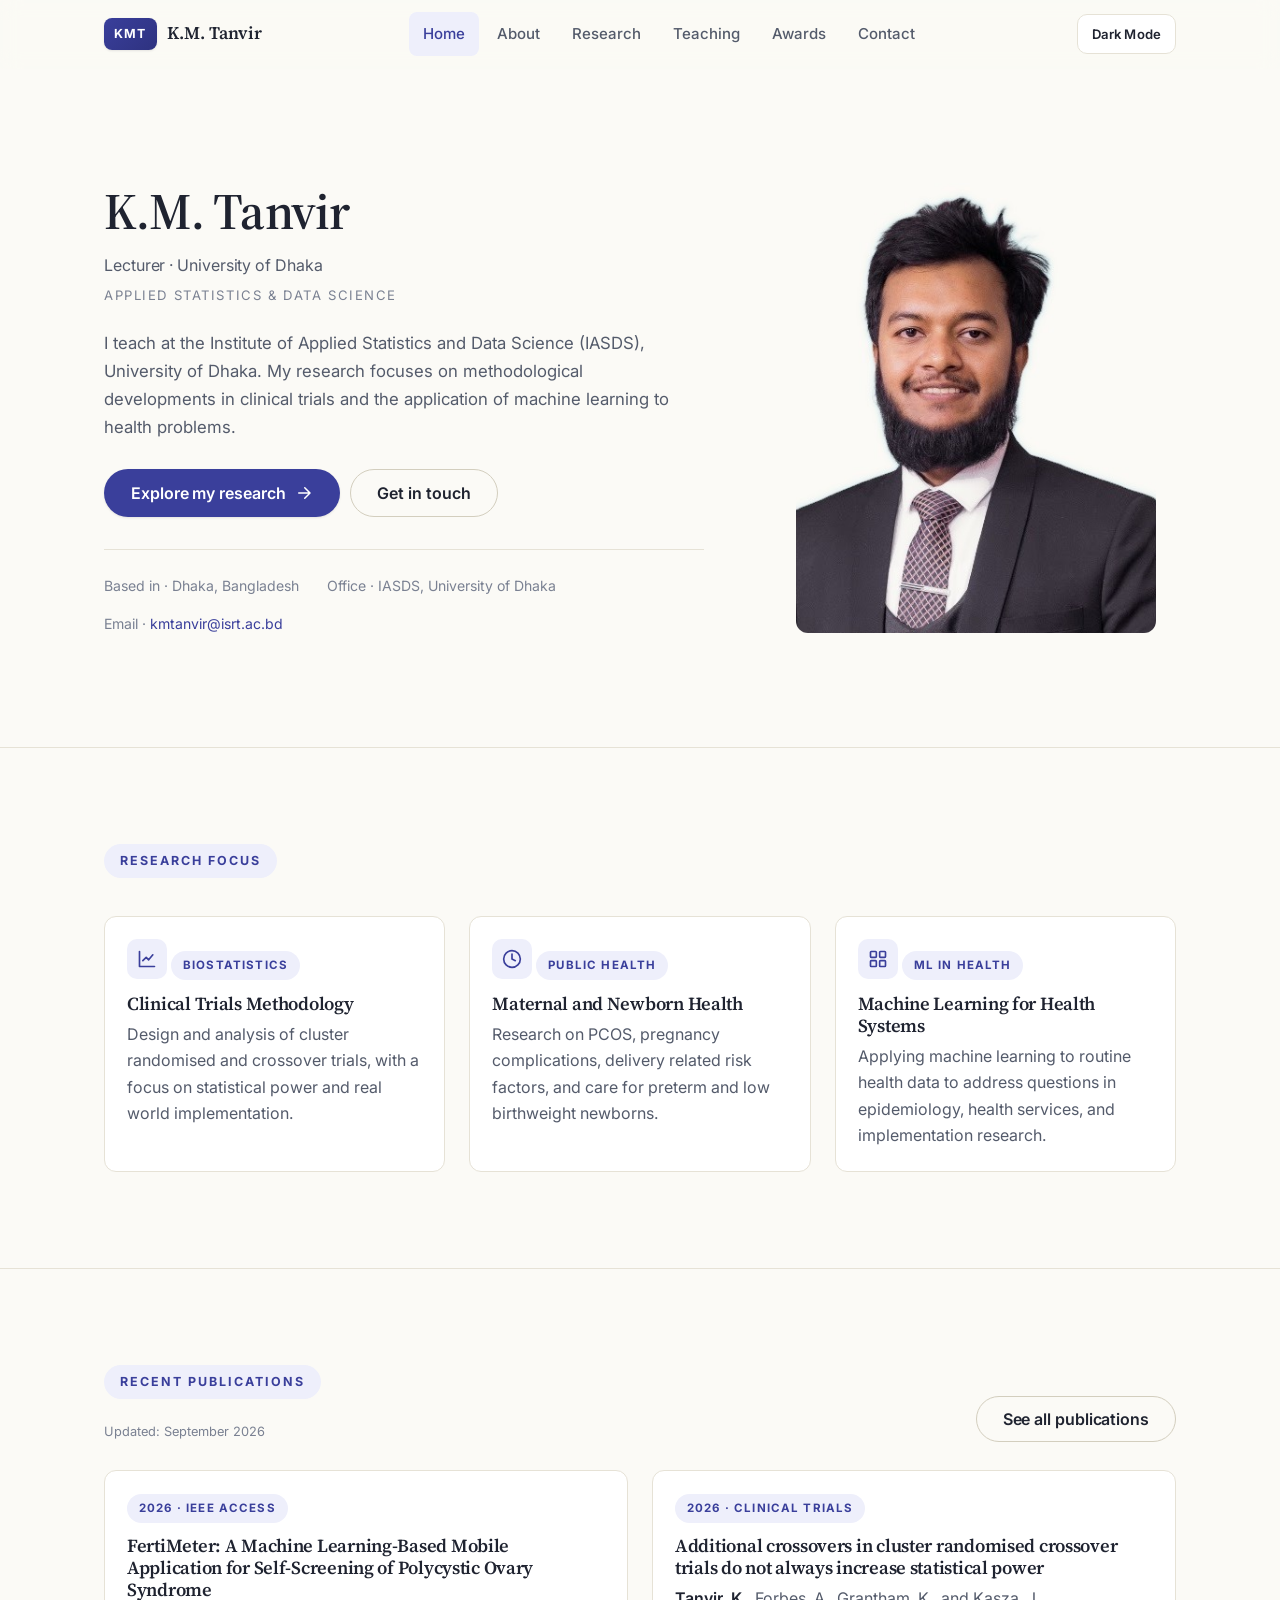
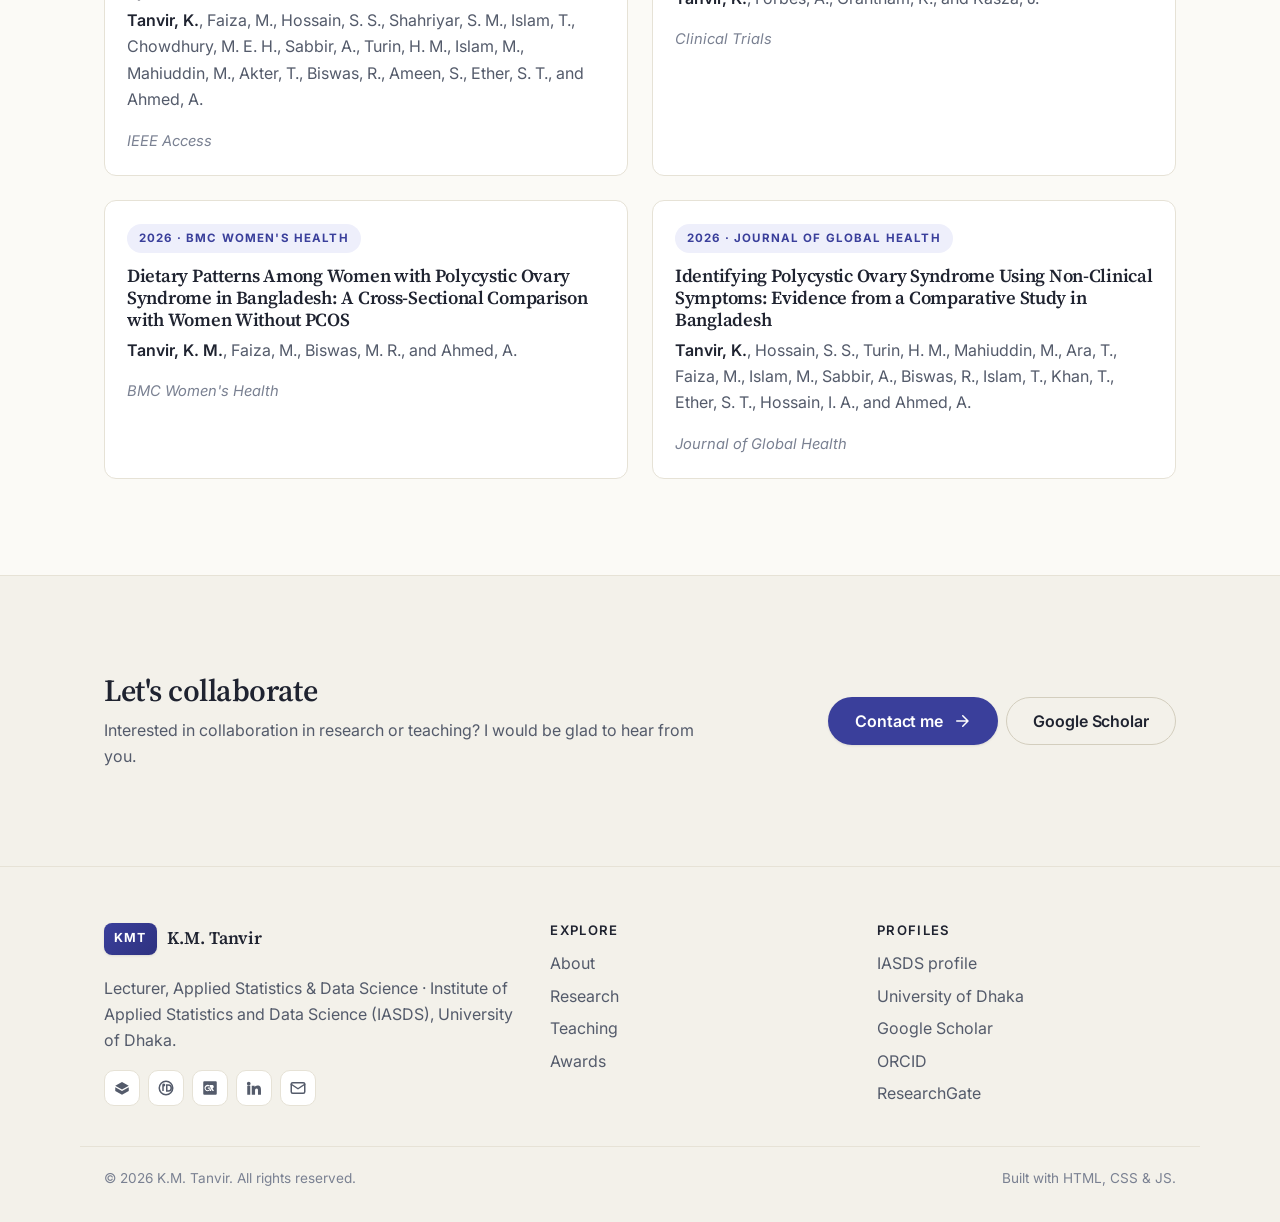
==== commit 4e6d7cb7: "Published Paper" ====
--- a/index.html
+++ b/index.html
@@ -161,12 +161,12 @@
           <p><span class="me">Tanvir, K. M.</span>, Faiza, M., Biswas, M. R., and Ahmed, A.</p>
           <p class="journal">BMC Women's Health</p>
         </a>
-        <div class="card reveal" style="cursor:default">
-          <span class="tag" style="background:var(--primary-50);color:var(--primary)">2026 · In Press</span>
+        <a class="card reveal" href="http://jogh.org/2026/jogh-16-04314" target="_blank" rel="noopener">
+          <span class="tag">2026 · Journal of Global Health</span>
           <h3>Identifying Polycystic Ovary Syndrome Using Non-Clinical Symptoms: Evidence from a Comparative Study in Bangladesh</h3>
           <p><span class="me">Tanvir, K.</span>, Hossain, S. S., Turin, H. M., Mahiuddin, M., Ara, T., Faiza, M., Islam, M., Sabbir, A., Biswas, R., Islam, T., Khan, T., Ether, S. T., Hossain, I. A., and Ahmed, A.</p>
           <p class="journal">Journal of Global Health</p>
-        </div>
+        </a>
       </div>
     </div>
   </section>
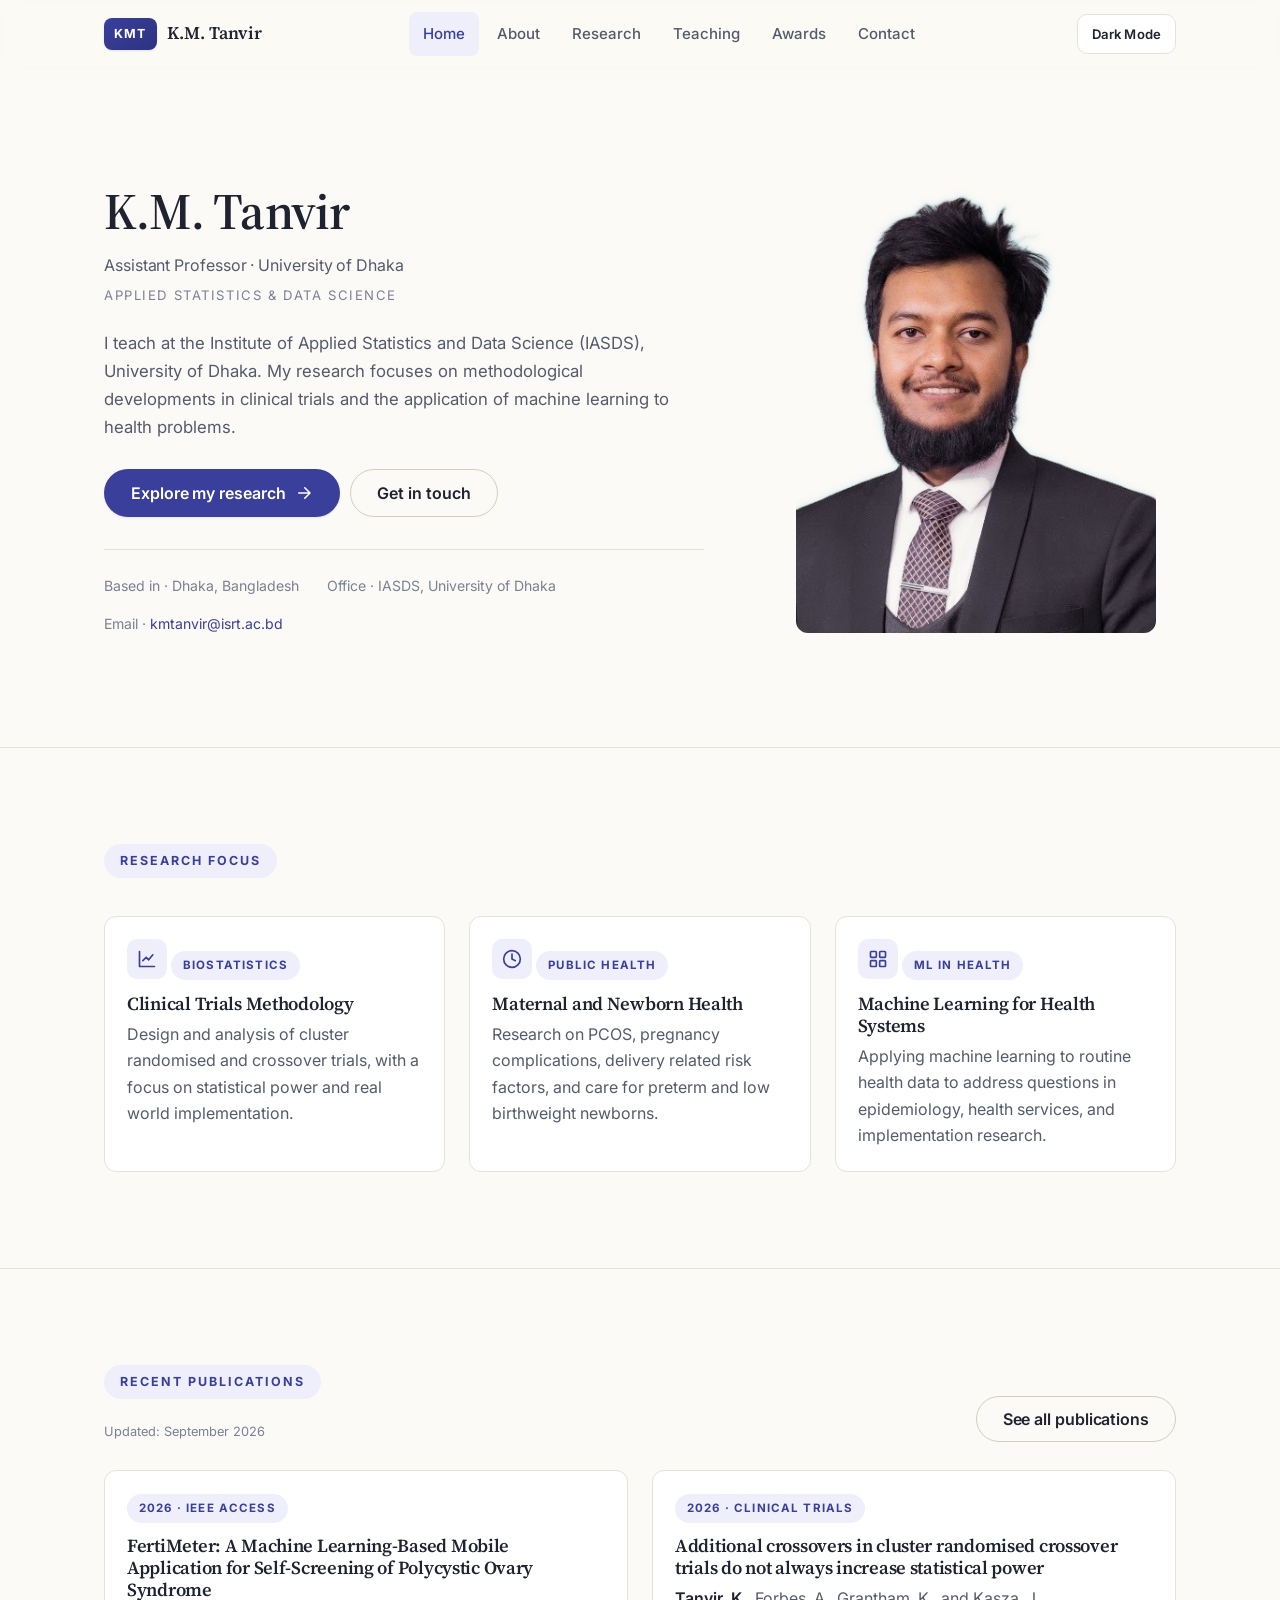
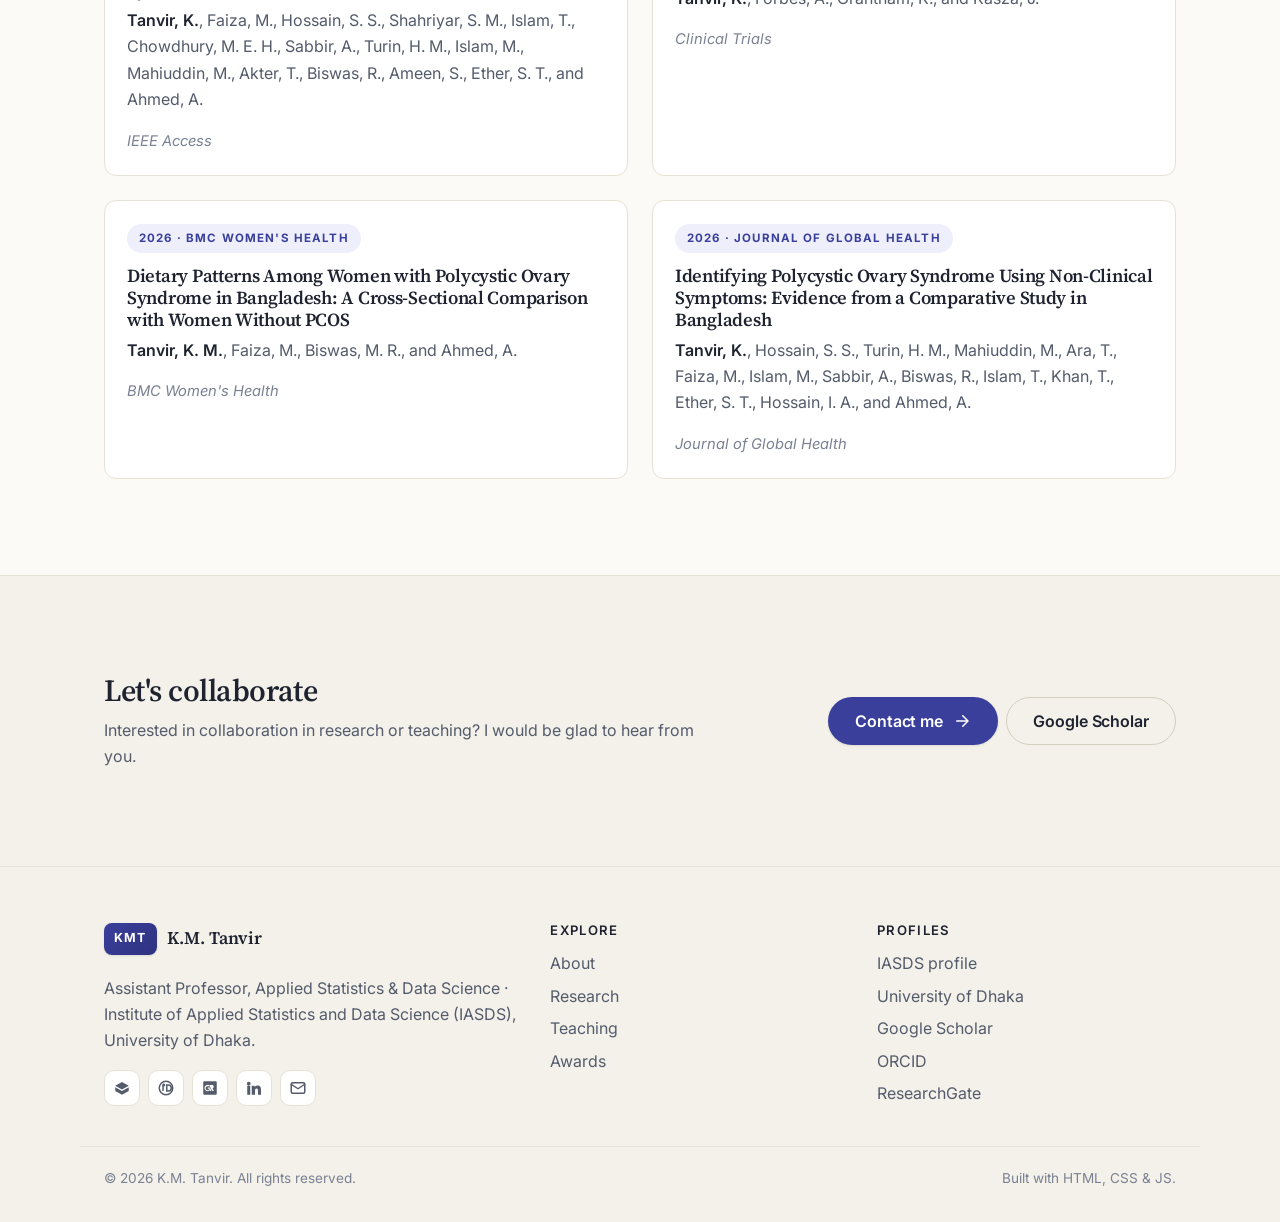
==== commit 6760d2c0: "AP" ====
--- a/index.html
+++ b/index.html
@@ -12,8 +12,8 @@
   </script>
   <meta charset="utf-8">
   <meta name="viewport" content="width=device-width, initial-scale=1">
-  <title>K.M. Tanvir | Lecturer, Applied Statistics & Data Science, University of Dhaka</title>
-  <meta name="description" content="K.M. Tanvir is a Lecturer in Applied Statistics and Data Science at the University of Dhaka. Research in biostatistics, clinical trials, machine learning in health, and maternal & newborn health.">
+  <title>K.M. Tanvir | Assistant Professor, Applied Statistics & Data Science, University of Dhaka</title>
+  <meta name="description" content="K.M. Tanvir is an Assistant Professor in Applied Statistics and Data Science at the University of Dhaka. Research in biostatistics, clinical trials, machine learning in health, and maternal & newborn health.">
   <link rel="icon" type="image/svg+xml" href="assets/favicon.svg">
   <link rel="preconnect" href="https://fonts.googleapis.com">
   <link rel="preconnect" href="https://fonts.gstatic.com" crossorigin>
@@ -75,7 +75,7 @@
     <div class="container hero-inner">
       <div class="reveal">
         <h1 class="hero-title">K.M. Tanvir</h1>
-        <p class="hero-role">Lecturer · University of Dhaka</p>
+        <p class="hero-role">Assistant Professor · University of Dhaka</p>
         <p class="hero-field">Applied Statistics &amp; Data Science</p>
         <p class="hero-lead">
           I teach at the Institute of Applied Statistics and Data Science (IASDS), University of Dhaka. My research focuses on methodological developments in clinical trials and the application of machine learning to health problems.
@@ -193,7 +193,7 @@
     <div class="container footer-inner">
       <div>
         <span class="brand" style="margin-bottom:10px"><span class="brand-mark">KMT</span> K.M. Tanvir</span>
-        <p style="max-width:48ch;margin-top:10px">Lecturer, Applied Statistics &amp; Data Science · Institute of Applied Statistics and Data Science (IASDS), University of Dhaka.</p>
+        <p style="max-width:48ch;margin-top:10px">Assistant Professor, Applied Statistics &amp; Data Science · Institute of Applied Statistics and Data Science (IASDS), University of Dhaka.</p>
         <div class="social-row" aria-label="Social links">
           <a href="https://scholar.google.com/citations?user=BQIZmwIAAAAJ&hl=en" target="_blank" rel="noopener" aria-label="Google Scholar"><svg viewBox="0 0 24 24" fill="currentColor"><path d="M12 14l9-5-9-5-9 5 9 5zm0 2L3 11v5l9 5 9-5v-5l-9 5z"/></svg></a>
           <a href="https://orcid.org/0000-0002-6106-2905" target="_blank" rel="noopener" aria-label="ORCID"><svg viewBox="0 0 24 24" fill="none" stroke="currentColor" stroke-width="2"><circle cx="12" cy="12" r="9"/><path d="M8 8v8M8 8a1 1 0 1 0 0-.001M13 8h2a4 4 0 0 1 0 8h-2V8z"/></svg></a>
